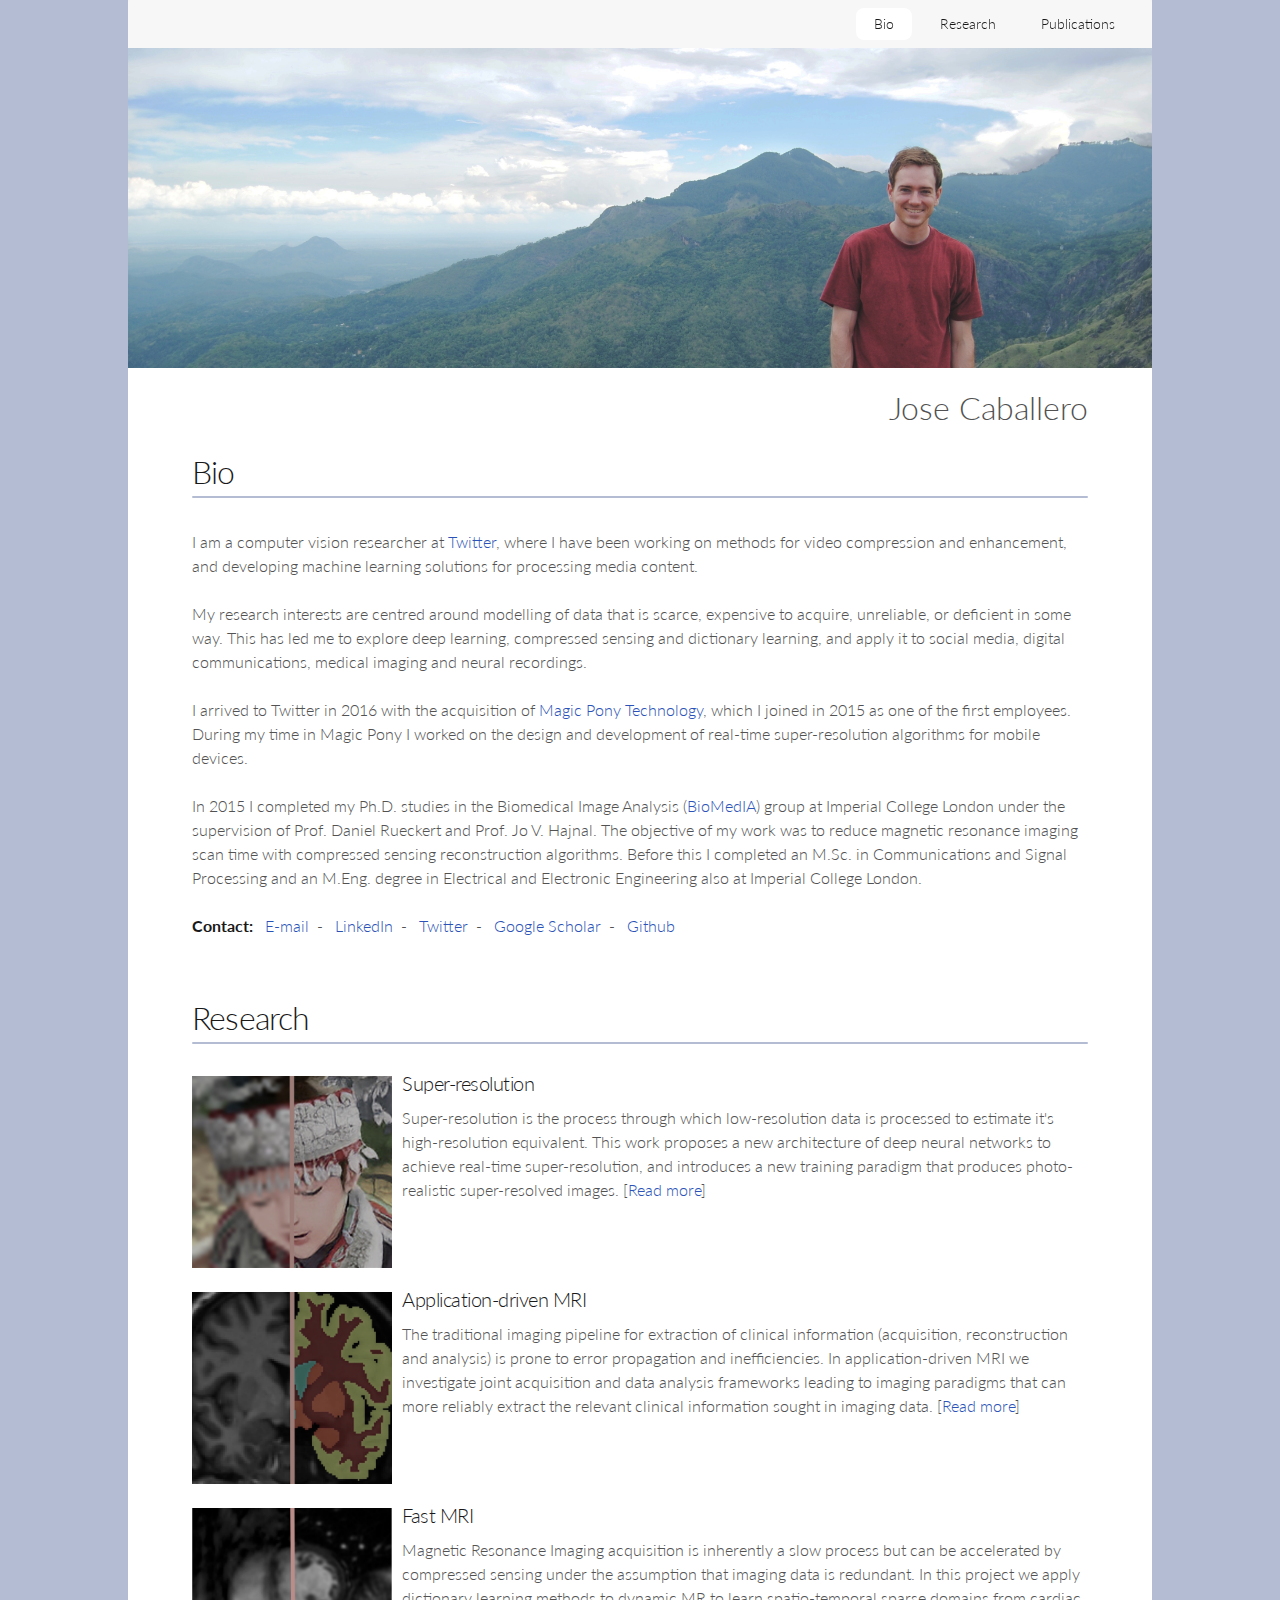
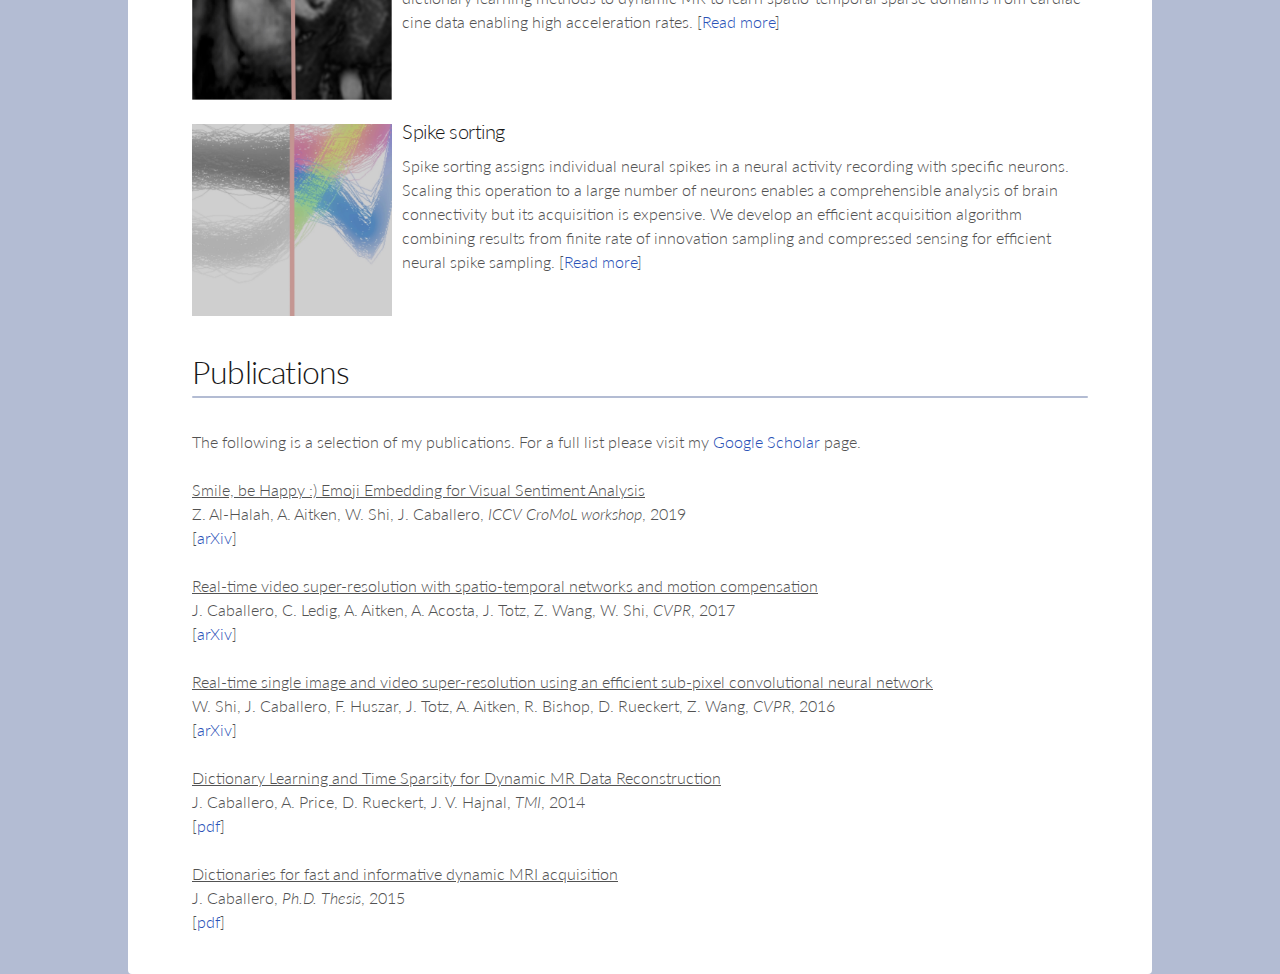
==== index.html @ 80d6a890 "adds github link" ====
<!DOCTYPE HTML>

<html>
	<head>
		<title>Jose Caballero</title>
		<meta charset="utf-8" />
		<meta name="viewport" content="width=device-width, initial-scale=1" />
		<!--[if lte IE 8]><script src="assets/js/ie/html5shiv.js"></script><![endif]-->
		<link rel="stylesheet" href="assets/css/academicons.css"/>
		<link rel="stylesheet" href="assets/css/main.css" />
		<!--[if lte IE 9]><link rel="stylesheet" href="assets/css/ie9.css" /><![endif]-->
		<!--[if lte IE 8]><link rel="stylesheet" href="assets/css/ie8.css" /><![endif]-->
		<!-- FAVICONS -->
		<link rel="apple-touch-icon" sizes="57x57" href="images/fav/apple-icon-57x57.png">
		<link rel="apple-touch-icon" sizes="60x60" href="images/fav/apple-icon-60x60.png">
		<link rel="apple-touch-icon" sizes="72x72" href="images/fav/apple-icon-72x72.png">
		<link rel="apple-touch-icon" sizes="76x76" href="images/fav/apple-icon-76x76.png">
		<link rel="apple-touch-icon" sizes="114x114" href="images/fav/apple-icon-114x114.png">
		<link rel="apple-touch-icon" sizes="120x120" href="images/fav/apple-icon-120x120.png">
		<link rel="apple-touch-icon" sizes="144x144" href="images/fav/apple-icon-144x144.png">
		<link rel="apple-touch-icon" sizes="152x152" href="images/fav/apple-icon-152x152.png">
		<link rel="apple-touch-icon" sizes="180x180" href="images/fav/apple-icon-180x180.png">
		<link rel="icon" type="image/png" sizes="192x192"  href="images/fav/android-icon-192x192.png">
		<link rel="icon" type="image/png" sizes="32x32" href="images/fav/favicon-32x32.png">
		<link rel="icon" type="image/png" sizes="96x96" href="images/fav/favicon-96x96.png">
		<link rel="icon" type="image/png" sizes="16x16" href="images/fav/favicon-16x16.png">
		<link rel="manifest" href="images/fav/manifest.json">
		<meta name="msapplication-TileColor" content="#ffffff">
		<meta name="msapplication-TileImage" content="images/fav/ms-icon-144x144.png">
		<meta name="theme-color" content="#ffffff">
	</head>
	<body>

		<!-- Wrapper -->
		<div id="wrapper">
		<a name="top"></a>

			<!-- Nav -->
			<nav id="nav">
				<ul>
					<li><a href="#bio" class="active">Bio</a></li>
					<li><a href="#research">Research</a></li>
					<li><a href="#publications">Publications</a></li>
				</ul>
			</nav>

			<!-- Main -->
			<div id="main">

				<!-- Bio Section -->
				<section id="bio" class="main">
					<span class="image main"><img src="images/profile.jpg" alt="" /></span>
					<div id="titlename" class=titlename><a href="index.html">Jose Caballero</a></div>

					<header class="major" >
						<h2>Bio</h2>
					</header>

					<p>I am a computer vision researcher at <a href="https://twitter.com/">Twitter</a>, where I have been working on methods for video compression and enhancement, and developing machine learning solutions for processing media content.</p>

					<p>My research interests are centred around modelling of data that is scarce, expensive to acquire, unreliable, or deficient in some way. This has led me to explore deep learning, compressed sensing and dictionary learning, and apply it to social media, digital communications, medical imaging and neural recordings.</p>

					<p>I arrived to Twitter in 2016 with the acquisition of <a href="https://techcrunch.com/2016/06/20/twitter-is-buying-magic-pony-technology-which-uses-neural-networks-to-improve-images/">Magic Pony Technology</a>, which I joined in 2015 as one of the first employees. During my time in Magic Pony I worked on the design and development of real-time super-resolution algorithms for mobile devices.</p>

					<p>In 2015 I completed my Ph.D. studies in the Biomedical Image Analysis (<a href="https://biomedia.doc.ic.ac.uk/">BioMedIA</a>) group at Imperial College London under the supervision of Prof. Daniel Rueckert and Prof. Jo V. Hajnal. The objective of my work was to reduce magnetic resonance imaging scan time with compressed sensing reconstruction algorithms. Before this I completed an M.Sc. in Communications and Signal Processing and an M.Eng. degree in Electrical and Electronic Engineering also at Imperial College London.</p>

					<p>
						<b>Contact:</b>&ensp;
						<a href="mailto:jose@caballerojose.com">E-mail</a>&ensp;-&ensp;
						<a href="https://uk.linkedin.com/in/josecabjim">LinkedIn</a>&ensp;-&ensp;
						<a href="https://twitter.com/josecabjim">Twitter</a>&ensp;-&ensp;
						<a href="https://scholar.google.co.uk/citations?user=Y81PB6IAAAAJ&hl=en&authuser=2">Google Scholar</a>&ensp;-&ensp;
						<a href="https://github.com/josecabjim">Github</a>
					<p>

				</section>

				<!-- Research Section -->
				<section id="research" class="main">
					<header class="major">
						<h2>Research</h2>
					</header>
					
			        <div class="span4">
			        	<div class="clearfix">
			          	<img class="img-left" src="images/sr-button.jpg"/>
			            <a href="sr.html"><h3>Super-resolution </h3></a>
			            <p>Super-resolution is the process through which low-resolution data is processed to estimate it's high-resolution equivalent. This work proposes a new architecture of deep neural networks to achieve real-time super-resolution, and introduces a new training paradigm that produces photo-realistic super-resolved images. [<a href="sr.html">Read more</a>]</p>
			        	</div>
					</div>
			    	<br/>
			        <div class="span4">
			        	<div class="clearfix">
				        <img class="img-left" src="images/appmri-button.jpg"/>
				        <a href="appmri.html"><h3>Application-driven MRI</h3></a>
				        <p>The traditional imaging pipeline for extraction of clinical information (acquisition, reconstruction and analysis) is prone to error propagation and inefficiencies. In application-driven MRI we investigate joint acquisition and data analysis frameworks leading to imaging paradigms that can more reliably extract the relevant clinical information sought in imaging data. [<a href="appmri.html">Read more</a>]</p>
				    	</div>
					</div>
			    	<br/>
		         	<div class="span4">
						<div class="clearfix">
			           	<img class="img-left" src="images/dlmri-button.jpg"/>
			           	<a href="dlmri.html"><h3>Fast MRI</h3></a>
			           	<p>Magnetic Resonance Imaging acquisition is inherently a slow process but can be accelerated by compressed sensing under the assumption that imaging data is redundant. In this project we apply dictionary learning methods to dynamic MR to learn spatio-temporal sparse domains from cardiac cine data enabling high acceleration rates. [<a href="dlmri.html">Read more</a>]</p>
			           </div>
		        	</div>
			    	<br/>
		        	<div class="span4">
						<div class="clearfix">
			          	<img class="img-left" src="images/ssorting-button.jpg"/>
			          	<a href="spikesorting.html"><h3>Spike sorting</h3></a>
			          	<p>Spike sorting assigns individual neural spikes in a neural activity recording with specific neurons. Scaling this operation to a large number of neurons enables a comprehensible analysis of brain connectivity but its acquisition is expensive. We develop an efficient acquisition algorithm combining results from finite rate of innovation sampling and compressed sensing for efficient neural spike sampling. [<a href="spikesorting.html">Read more</a>]</p>
			          	</div>
					</div>

				</section>

				<!-- Publications -->
				<section id="publications" class="main">
					<header class="major">
						<h2>Publications</h2>
					</header>
					<p>The following is a selection of my publications. For a full list please visit my <a href="https://scholar.google.co.uk/citations?user=Y81PB6IAAAAJ&hl=en&authuser=2">Google Scholar</a> page.</p>

					<p><u>Smile, be Happy :) Emoji Embedding for Visual Sentiment Analysis</u>
					</br>
					Z. Al-Halah, A. Aitken, W. Shi, J. Caballero, <i>ICCV CroMoL workshop</i>, 2019
					</br>	
					[<a href="https://arxiv.org/abs/1907.06160">arXiv</a>]</p>

					<p><u>Real-time video super-resolution with spatio-temporal networks and motion compensation</u>
					</br>
					J. Caballero, C. Ledig, A. Aitken, A. Acosta, J. Totz, Z. Wang, W. Shi, <i>CVPR</i>, 2017
					</br>
					[<a href="https://arxiv.org/abs/1611.05250">arXiv</a>]</p>

					<p><u>Real-time single image and video super-resolution using an efficient sub-pixel convolutional neural network</u>
					</br>
					W. Shi, J. Caballero, F. Huszar, J. Totz, A. Aitken, R. Bishop, D. Rueckert, Z. Wang, <i>CVPR</i>, 2016
					</br>
					[<a href="https://arxiv.org/abs/1609.05158">arXiv</a>]</p>

					<p><u>Dictionary Learning and Time Sparsity for Dynamic
					MR Data Reconstruction</u>
					</br>
					J. Caballero, A. Price, D. Rueckert, J. V. Hajnal, <i>TMI</i>, 2014
					</br>
					[<a href="publications/caballero2014a.pdf">pdf</a>]</p>

					<p><u>Dictionaries for fast and informative dynamic MRI acquisition</u>
					</br>
					J. Caballero, <i>Ph.D. Thesis</i>, 2015
					</br>
					[<a href="publications/caballero2015.pdf">pdf</a>]</p>
				</section>
			</div>
		</div>

		<!-- Scripts -->
		<script src="assets/js/jquery.min.js"></script>
		<script src="assets/js/jquery.scrollex.min.js"></script>
		<script src="assets/js/jquery.scrolly.min.js"></script>
		<script src="assets/js/skel.min.js"></script>
		<script src="assets/js/util.js"></script>
		<script src="assets/js/main.js"></script>

	</body>
</html>
---- assets/css/main.css ----
@import "https://fonts.googleapis.com/css?family=Source+Sans+Pro:300,400";
@import url('https://fonts.googleapis.com/css?family=Lato&display=swap');

/* Reset */

	html, body, div, span, applet, object, iframe, h1, h2, h3, h4, h5, h6, p, blockquote, pre, a, abbr, acronym, address, big, cite, code, del, dfn, em, img, ins, kbd, q, s, samp, small, strike, strong, sub, sup, tt, var, b, u, i, center, dl, dt, dd, ol, ul, li, fieldset, form, label, legend, table, caption, tbody, tfoot, thead, tr, th, td, article, aside, canvas, details, embed, figure, figcaption, footer, header, hgroup, menu, nav, output, ruby, section, summary, time, mark, audio, video {
		margin: 0;
		padding: 0;
		border: 0;
		font-size: 100%;
		font: inherit;
		vertical-align: baseline;
	}

	article, aside, details, figcaption, figure, footer, header, hgroup, menu, nav, section {
		display: block;
	}

	body {
		line-height: 1;
	}

	ol, ul {
		list-style: none;
	}

	blockquote, q {
		quotes: none;
	}

	blockquote:before, blockquote:after, q:before, q:after {
		content: '';
		content: none;
	}

	table {
		border-collapse: collapse;
		border-spacing: 0;
	}

	body {
		-webkit-text-size-adjust: none;
	}

/* Basic */

	@-ms-viewport {
		width: device-width;
	}

	body {
		-ms-overflow-style: scrollbar;
	}

	@media screen and (max-width: 480px) {

		html, body {
			min-width: 320px;
		}

	}

	body.is-loading *, body.is-loading *:before, body.is-loading *:after {
		-moz-animation: none !important;
		-webkit-animation: none !important;
		-ms-animation: none !important;
		animation: none !important;
		-moz-transition: none !important;
		-webkit-transition: none !important;
		-ms-transition: none !important;
		transition: none !important;
	}

/* Type */

	body {
		background-color: #b3bcd3;
		font-family: "Lato", Helvetica, sans-serif;
		color: #525252;
		font-size: 17pt;
		font-weight: 300;
		line-height: 1.5;
	}


		@media screen and (max-width: 1680px) {

			body, input, select, textarea {
				font-size: 14pt;
			}

		}

		@media screen and (max-width: 1280px) {

			body, input, select, textarea {
				font-size: 12pt;
			}

		}

		@media screen and (max-width: 360px) {

			body, input, select, textarea {
				font-size: 11pt;
			}

		}

	a {
		-moz-transition: color 0.2s ease, border-bottom 0.2s ease;
		-webkit-transition: color 0.2s ease, border-bottom 0.2s ease;
		-ms-transition: color 0.2s ease, border-bottom 0.2s ease;
		transition: color 0.2s ease, border-bottom 0.2s ease;
		text-decoration: none;
		color: inherit;
	}

		a:hover {
			border-bottom-color: transparent;
		}

	strong, b {
		font-weight: 700;
	}

	em, i {
		font-style: italic;
	}

	p {
		margin: 0 0 1.5em 0;
	}

		p.content {
			-moz-columns: 20em 2;
			-webkit-columns: 20em 2;
			-ms-columns: 20em 2;
			columns: 20em 2;
			-moz-column-gap: 2em;
			-webkit-column-gap: 2em;
			-ms-column-gap: 2em;
			column-gap: 2em;
			text-align: justify;
		}

	h1, h2, h3, h4, h5, h6 {
		font-weight: 300;
		line-height: 1.5;
		margin: 0 0 0.7em 0;
		letter-spacing: -0.025em;
	}

		h1 a, h2 a, h3 a, h4 a, h5 a, h6 a {
			color: inherit;
			text-decoration: none;
		}

	h1 {
		font-size: 2.5em;
		line-height: 1.2;
	}

	h2 {
		font-size: 1.5em;
	}

	h3 {
		font-size: 1.25em;		
		margin: -8px 0 0.4em 0;
	}

	h4 {
		font-size: 1.1em;
	}

	h5 {
		font-size: 0.9em;
	}

	h6 {
		font-size: 0.7em;
	}

	@media screen and (max-width: 736px) {

		h1 {
			font-size: 2em;
		}

	}

	.align-left {
		text-align: left;
	}

	.align-center {
		text-align: center;
	}

	.align-right {
		text-align: right;
	}


/* Box */

	.box {
		border-radius: 8px;
		border: solid;
		margin-bottom: 2em;
		padding: 1.5em;
	}

		.box > :last-child,
		.box > :last-child > :last-child,
		.box > :last-child > :last-child > :last-child {
			margin-bottom: 0;
		}

		.box.alt {
			border: 0;
			border-radius: 0;
			padding: 0;
		}

	.box {
		border-color: rgba(255, 255, 255, 0.35);
	}

/* Image */

	.image {
		border-radius: 8px;
		border: 0;
		display: inline-block;
		position: relative;
	}

		.image img {
			display: block;
		}

		.image.main {
			display: block;
			margin: 0 0 3em 0;
			width: 100%;
		}

			.image.main img {
				width: 100%;
			}

/* List */

	ul {
		list-style: disc;
		margin: 0 0 2em 0;
		padding-left: 1em;
	}

		ul li {
			padding-left: 0.5em;
		}

		ul.alt {
			list-style: none;
			padding-left: 0;
		}

			ul.alt li {
				border-top: solid 1px;
				padding: 0.5em 0;
			}

				ul.alt li:first-child {
					border-top: 0;
					padding-top: 0;
				}

		ul.icons {
			cursor: default;
			list-style: none;
			padding-left: 0;
		}

			ul.icons li {
				display: inline-block;
				padding: 0.5em 0.3em -2em 0;
				margin: 0.5em 0em -3em 0em;
			}

				ul.icons li:last-child {
					padding-right: 0 !important;
				}

		ul.actions {
			cursor: default;
			list-style: none;
			padding-left: 0;
		}

			ul.actions li {
				display: inline-block;
				padding: 0 1em 0 0;
				vertical-align: middle;
			}

				ul.actions li:last-child {
					padding-right: 0;
				}

			ul.actions.small li {
				padding: 0 0.5em 0 0;
			}

			ul.actions.vertical li {
				display: block;
				padding: 1em 0 0 0;
			}

				ul.actions.vertical li:first-child {
					padding-top: 0;
				}

				ul.actions.vertical li > * {
					margin-bottom: 0;
				}

			ul.actions.vertical.small li {
				padding: 0.5em 0 0 0;
			}

				ul.actions.vertical.small li:first-child {
					padding-top: 0;
				}

			ul.actions.fit {
				display: table;
				margin-left: -1em;
				padding: 0;
				table-layout: fixed;
				width: calc(100% + 1em);
			}

				ul.actions.fit li {
					display: table-cell;
					padding: 0 0 0 1em;
				}

					ul.actions.fit li > * {
						margin-bottom: 0;
					}

				ul.actions.fit.small {
					margin-left: -0.5em;
					width: calc(100% + 0.5em);
				}

					ul.actions.fit.small li {
						padding: 0 0 0 0.5em;
					}

			@media screen and (max-width: 480px) {

				ul.actions {
					margin: 0 0 2em 0;
				}

					ul.actions li {
						padding: 1em 0 0 0;
						display: block;
						text-align: center;
						width: 100%;
					}

						ul.actions li:first-child {
							padding-top: 0;
						}

						ul.actions li > * {
							width: 100%;
							margin: 0 !important;
						}

					ul.actions.small li {
						padding: 0.5em 0 0 0;
					}

						ul.actions.small li:first-child {
							padding-top: 0;
						}

			}

	dl {
		margin: 0 0 2em 0;
	}

		dl dt {
			display: block;
			font-weight: 400;
			margin: 0 0 1em 0;
		}

		dl dd {
			margin-left: 2em;
		}

		dl.alt dt {
			display: block;
			width: 3em;
			margin: 0;
			clear: left;
			float: left;
		}

		dl.alt dd {
			margin: 0 0 0.85em 5.5em;
		}

		dl.alt:after {
			content: '';
			display: block;
			clear: both;
		}

	ul.alt li {
		border-top-color: rgba(255, 255, 255, 0.35);
	}

	dl dt {
		color: #ffffff;
	}

/* Section/Article */

	section.special, article.special {
		text-align: center;
	}

	header.major {
		margin-bottom: 0em;
	}

		header.major h2 {
			font-size: 2em;
		}

			header.major h2:after {
				display: block;
				content: '';
				width: 100%;
				height: 2px;
				margin: 0em 0 1em 0;
				border-radius: 2px;
			}

		header.major p {
			font-size: 1.10em;
			letter-spacing: -0.025em;
		}

		header.major.special {
			text-align: right;
		}

			header.major.special h2:after {
				margin-top: 0em;
				margin-bottom: 0em;
				margin-left: auto;
				margin-right: auto;
			}

	@media screen and (max-width: 736px) {

		header.major {
			margin-bottom: 0;
		}

			header.major h2 {
				font-size: 1.5em;
			}

			header.major p {
				font-size: 1em;
				letter-spacing: 0;
			}

				header.major p br {
					display: none;
				}

	}

	header.major h2:after {
		background-color: rgba(255, 255, 255, 0.35);
	}

/* Features */

	.features {
		display: -moz-flex;
		display: -webkit-flex;
		display: -ms-flex;
		display: flex;
		-moz-flex-wrap: wrap;
		-webkit-flex-wrap: wrap;
		-ms-flex-wrap: wrap;
		flex-wrap: wrap;
		-moz-justify-content: center;
		-webkit-justify-content: center;
		-ms-justify-content: center;
		justify-content: center;
		width: calc(100% + 2em);
		margin: 0 0 3em -2em;
		padding: 0;
		list-style: none;
	}

		.features li {
			width: calc(33.33333% - 2em);
			margin-left: 2em;
			margin-top: 3em;
			padding: 0;
		}

			.features li:nth-child(1), .features li:nth-child(2), .features li:nth-child(3) {
				margin-top: 0;
			}

			.features li > :last-child {
				margin-bottom: 0;
			}

		@media screen and (max-width: 980px) {

			.features li {
				width: calc(50% - 2em);
			}

				.features li:nth-child(3) {
					margin-top: 3em;
				}

		}

		@media screen and (max-width: 736px) {

			.features {
				width: 100%;
				margin: 0 0 2em 0;
			}

				.features li {
					width: 100%;
					margin-left: 0;
					margin-top: 2em;
				}

					.features li:nth-child(2), .features li:nth-child(3) {
						margin-top: 2em;
					}

		}

/* Header */

	#header {
		padding: 5em 5em 1em 5em ;
		text-align: center;
	}

		#header h1 {
			font-size: 3.5em;
			margin: -0.6em 0em 0em 0em;
			padding: 0em 0em 0.1em 0em;
		}

		#header p {
			font-size: 1.25em;
			letter-spacing: -0.025em;
			margin: 0em 0em 1em 0em;
			padding: 0em 0em 0.5em 0em;
		}

		#header.alt {
			padding: 7em 5em 4em 5em ;
		}

			#header.alt h1 {
				font-size: 4.5em;
				padding: 0em 0em 0em 0em;
			}

			#header.alt p {
				margin: 0em 0em 0em 0em;
				padding: 0em 0em 0em 0em;
			}

			#header.alt > * {
				-moz-transition: opacity 1s ease;
				-webkit-transition: opacity 1s ease;
				-ms-transition: opacity 1s ease;
				transition: opacity 1s ease;
				-moz-transition-delay: 0.1s;
				-webkit-transition-delay: 0.1s;
				-ms-transition-delay: 0.1s;
				transition-delay: 0.1s;
				opacity: 1;
			}

			#header.alt .logo {
				-moz-transition: opacity 1.25s ease, -moz-transform 0.5s ease;
				-webkit-transition: opacity 1.25s ease, -webkit-transform 0.5s ease;
				-ms-transition: opacity 1.25s ease, -ms-transform 0.5s ease;
				transition: opacity 1.25s ease, transform 0.5s ease;
				-moz-transition-delay: 0s;
				-webkit-transition-delay: 0s;
				-ms-transition-delay: 0s;
				transition-delay: 0s;
				display: block;
				margin: 0 0 1.5em 0;
			}

				#header.alt .logo img {
					display: block;
					margin: 0 auto;
					max-width: 75%;
				}

		@media screen and (max-width: 1280px) {

			#header {
				padding: 4em 4em 0.1em 4em ;
			}

				#header.alt {
					padding: 6em 4em 3em 4em ;
				}

		}

		@media screen and (max-width: 980px) {

			#header {
				padding: 4em 3em 0.1em 3em ;
			}

				#header.alt {
					padding: 5em 3em 2em 3em ;
				}

		}

		@media screen and (max-width: 736px) {

			#header {
				padding: 3em 2em 0.1em 2em ;
			}

				#header p {
					font-size: 1em;
					letter-spacing: 0;
				}

					#header p br {
						display: none;
					}

				#header.alt {
					padding: 4em 2em 1em 2em ;
				}

					#header.alt h1 {
						font-size: 2.5em;
					}

		}

		@media screen and (max-width: 480px) {

			#header {
				padding: 3em 1.5em 0.1em 1.5em ;
			}

				#header.alt {
					padding: 4em 1.5em 1em 1.5em ;
				}

		}

		@media screen and (max-width: 360px) {

			#header {
				padding: 2.5em 1em 0.1em 1em ;
			}

				#header.alt {
					padding: 3.5em 1em 0.5em 1em ;
				}

		}

		body.is-loading #header.alt > * {
			opacity: 0;
		}

		body.is-loading #header.alt .logo {
			-moz-transform: scale(0.8) rotate(-30deg);
			-webkit-transform: scale(0.8) rotate(-30deg);
			-ms-transform: scale(0.8) rotate(-30deg);
			transform: scale(0.8) rotate(-30deg);
		}

/* Nav */

	#nav {
		-moz-transition: background-color 0.2s ease, border-top-left-radius 0.2s ease, border-top-right-radius 0.2s ease, padding 0.2s ease;
		-webkit-transition: background-color 0.2s ease, border-top-left-radius 0.2s ease, border-top-right-radius 0.2s ease, padding 0.2s ease;
		-ms-transition: background-color 0.2s ease, border-top-left-radius 0.2s ease, border-top-right-radius 0.2s ease, padding 0.2s ease;
		transition: background-color 0.2s ease, border-top-left-radius 0.2s ease, border-top-right-radius 0.2s ease, padding 0.2s ease;
		background-color: #ffffff;
		color: #191919;
		position: absolute;
		width: 62em;
		max-width: calc(100% - 4em);
		background-color: #f7f7f7;
		border-top-left-radius: 0.25em;
		border-top-right-radius: 0.25em;
		cursor: default;
		text-align: right;
	}

		#nav a:hover {
			color: #191919;
		}

		#nav strong, #nav b {
			color: #191919;
		}

		#nav h1, #nav h2, #nav h3, #nav h4, #nav h5, #nav h6 {
			color: #191919;
		}

		#nav blockquote {
			border-left-color: #dddddd;
		}

		#nav code {
			background: rgba(222, 222, 222, 0.25);
			border-color: #dddddd;
		}

		#nav hr {
			border-bottom-color: #dddddd;
		}

		#nav + #main {
			padding-top: 2em;
		}

		#nav ul {
			margin: 0;
			padding: 0;
			list-style: none;
		}
			#nav ul img {
				margin: -0.05em -3em -0.5em 3em;
				-moz-transition: opacity 0.2s ease;
				-webkit-transition: opacity 0.2s ease;
				-ms-transition: opacity 0.2s ease;
				transition: opacity 0.2s ease;
				opacity: 0.3;
			}

			#nav ul li {
				-moz-transition: margin 0.2s ease;
				-webkit-transition: margin 0.2s ease;
				-ms-transition: margin 0.2s ease;
				transition: margin 0.2s ease;
				display: inline-block;
				margin: 0 0.35em;
				padding: 0;
				vertical-align: middle;
			}

				#nav ul li a {
					-moz-transition: font-size 0.2s ease;
					-webkit-transition: font-size 0.2s ease;
					-ms-transition: font-size 0.2s ease;
					transition: font-size 0.2s ease;
					display: inline-block;
					height: 2.25em;
					line-height: 2.25em;
					padding: 0 1.25em;
					border: 0;
					border-radius: 8px;
					box-shadow: inset 0 0 0 1px transparent;
				}

					#nav ul li a:hover {
						background-color: rgba(222, 222, 222, 0.25);
					}

					#nav ul li a.active {
						background-color: #ffffff;
						box-shadow: none;
					}

		#nav.alt {
			position: fixed;
			top: 0;
			padding: 0.5em 1em;
			background-color: rgba(247, 247, 247, 0.95);
			border-top-left-radius: 0;
			border-top-right-radius: 0;
			z-index: 10000;
		}

			#nav.alt ul li {
				margin: 0 0.175em;
			}

				#nav.alt ul li a {
					font-size: 0.9em;
				}

/* Main */

	#main {
		background-color: #ffffff;
		border-radius: 0.25em;
	}

		#main a {
			color: #2a52b7;
		}

		#main a:hover {
			color: #aaaaaa;
		}

		#main strong, #main b {
			color: #191919;
		}

		#main h1, #main h2, #main h3, #main h4, #main h5, #main h6 {
			color: #191919;
		}

		#main header.major h2:after {	
			background-color: #b3bcd3;
		}	

		#main > .main {	
			padding: 1em 5em 1em 5em ;	
		}	
			#main > .main:first-child {	
				border-top: 0;	
			}	
			#main > .main > .image.main:first-child {	
				margin: 0 0 1em -5em;	
				width: calc(100% + 10em);	
				border-bottom-right-radius: 0;	
				border-bottom-left-radius: 0;	
			}	
				#main > .main > .image.main:first-child img {	
					border-bottom-right-radius: 0;	
					border-bottom-left-radius: 0;	
				}

		@media screen and (max-width: 1280px) {

			#main > .main {
				padding: 1em 4em 1em 4em ;
			}

				#main > .main > .image.main:first-child {
					margin: 0em 0 1em -4em;
					width: calc(100% + 8em);
				}

		}

		@media screen and (max-width: 980px) {

			#main > .main {
				padding: 1em 3em 1em 3em ;
			}

				#main > .main > .image.main:first-child {
					margin: 0em 0 1em -3em;
					width: calc(100% + 6em);
				}

		}

		@media screen and (max-width: 736px) {

			#main > .main {
				padding: 1em 2em 1em 2em ;
			}

				#main > .main > .image.main:first-child {
					margin: 0em 0 1em -2em;
					width: calc(100% + 4em);
				}

		}

		@media screen and (max-width: 480px) {

			#main > .main {
				padding: 1em 1.5em 1em 1.5em ;
			}

				#main > .main > .image.main:first-child {
					margin: 0 0 1em -1.5em;
					width: calc(100% + 3em);
				}

		}

		@media screen and (max-width: 360px) {

			#main {
				border-radius: 0;
			}

				#main > .main {
					padding: 1em 1em 1em 1em ;
				}

					#main > .main > .image.main:first-child {
						margin: 0 0 1em -1em;
						width: calc(100% + 2em);
						border-radius: 0;
					}

						#main > .main > .image.main:first-child img {
							border-radius: 0;
						}

		}

/* Wrapper */

	#wrapper {
		width: 64em;
		max-width: calc(100% - 2em);
		margin: 0 auto;
	}

/* MODIFIED */

	.span4 img {
	    margin-right: 10px;
		width: 200px;
	}

		@media screen and (max-width: 480px) {

			.span4 img {
		    	margin-right: 30%;
			    padding: 0 0 0.7em 0;
			}

		}

	.span4 .img-left {
	    float: left;
	}

		@media screen and (max-width: 480px) {
			
		}

	.clearfix {
	  overflow: auto;
	}

	.titlename {
		text-align: right;
		font-size: 40px;
		padding: 0 0 0.5em 0;
	}

	#titlename a {
		color: #525252;
	}
	#titlename a:hover {
		color: #525252;
	}
	#titlename a:active {
		color: #525252;
	}
	#titlename a:visited {
		color: #525252;
	}

		@media screen and (max-width: 1680px) {

			.titlename {
				font-size: 2em;
			}

		}

		@media screen and (max-width: 1280px) {

			.titlename {
				font-size: 2em;
			}

		}

		@media screen and (max-width: 736px) {

			.titlename {
				font-size: 1.5em;
			}

		}
---- assets/css/ie9.css ----
/*
	Stellar by HTML5 UP
	html5up.net | @ajlkn
	Free for personal and commercial use under the CCA 3.0 license (html5up.net/license)
*/

/* Spotlight */

	.spotlight:after {
		content: '';
		display: block;
		clear: both;
	}

	.spotlight .content {
		float: left;
		width: 60%;
	}

	.spotlight .image {
		float: left;
	}

/* Features */

	.features:after {
		content: '';
		display: block;
		clear: both;
	}

	.features li {
		float: left;
	}

/* Statistics */

	.statistics {
		display: inline-block;
		width: auto;
	}

		.statistics:after {
			content: '';
			display: block;
			clear: both;
		}

		.statistics li {
			float: left;
			padding: 1.5em 2.5em;
		}

/* Footer */

	#footer > * {
		float: left;
	}

	#footer .copyright {
		clear: both;
	}
---- assets/css/ie8.css ----
/*
	Stellar by HTML5 UP
	html5up.net | @ajlkn
	Free for personal and commercial use under the CCA 3.0 license (html5up.net/license)
*/

/* Type */

	body {
		color: #ffffff;
	}

/* Button */

	.button {
		position: relative;
		border: solid 1px !important;
	}

		.button.special {
			border: none !important;
		}

/* Icon */

	.icon.major {
		-ms-behavior: url("assets/js/ie/PIE.htc");
	}

		.icon.major:before {
			font-size: 4em;
			border: 0;
		}

/* Spotlight */

	.spotlight .image {
		position: relative;
		-ms-behavior: url("assets/js/ie/PIE.htc");
	}

		.spotlight .image img {
			position: relative;
			-ms-behavior: url("assets/js/ie/PIE.htc");
		}

/* Features */

	.features li {
		width: 29%;
	}

/* Footer */

	#footer > * {
		width: 50%;
		margin-left: 0;
	}

/* Main */

	#main > .main > .image.main:first-child {
		margin-top: 0;
		margin-left: 0;
		width: 100%;
	}
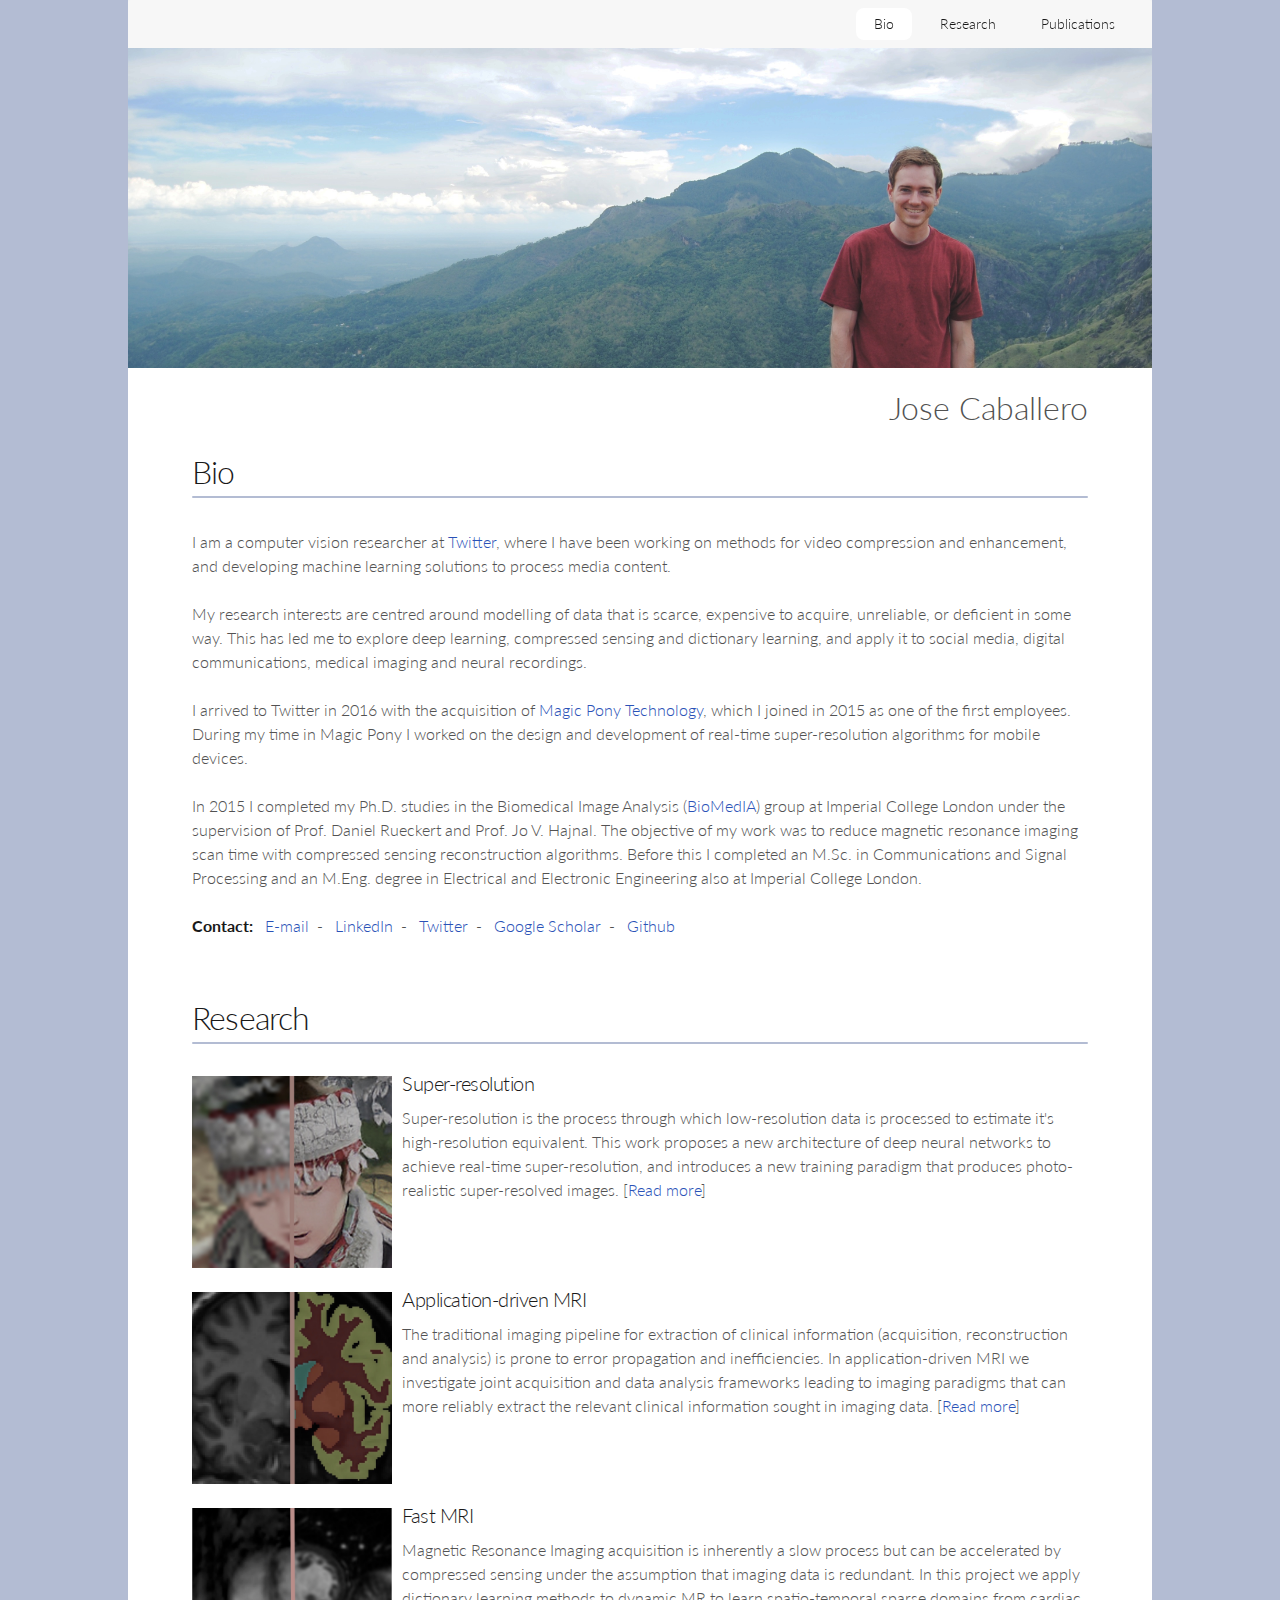
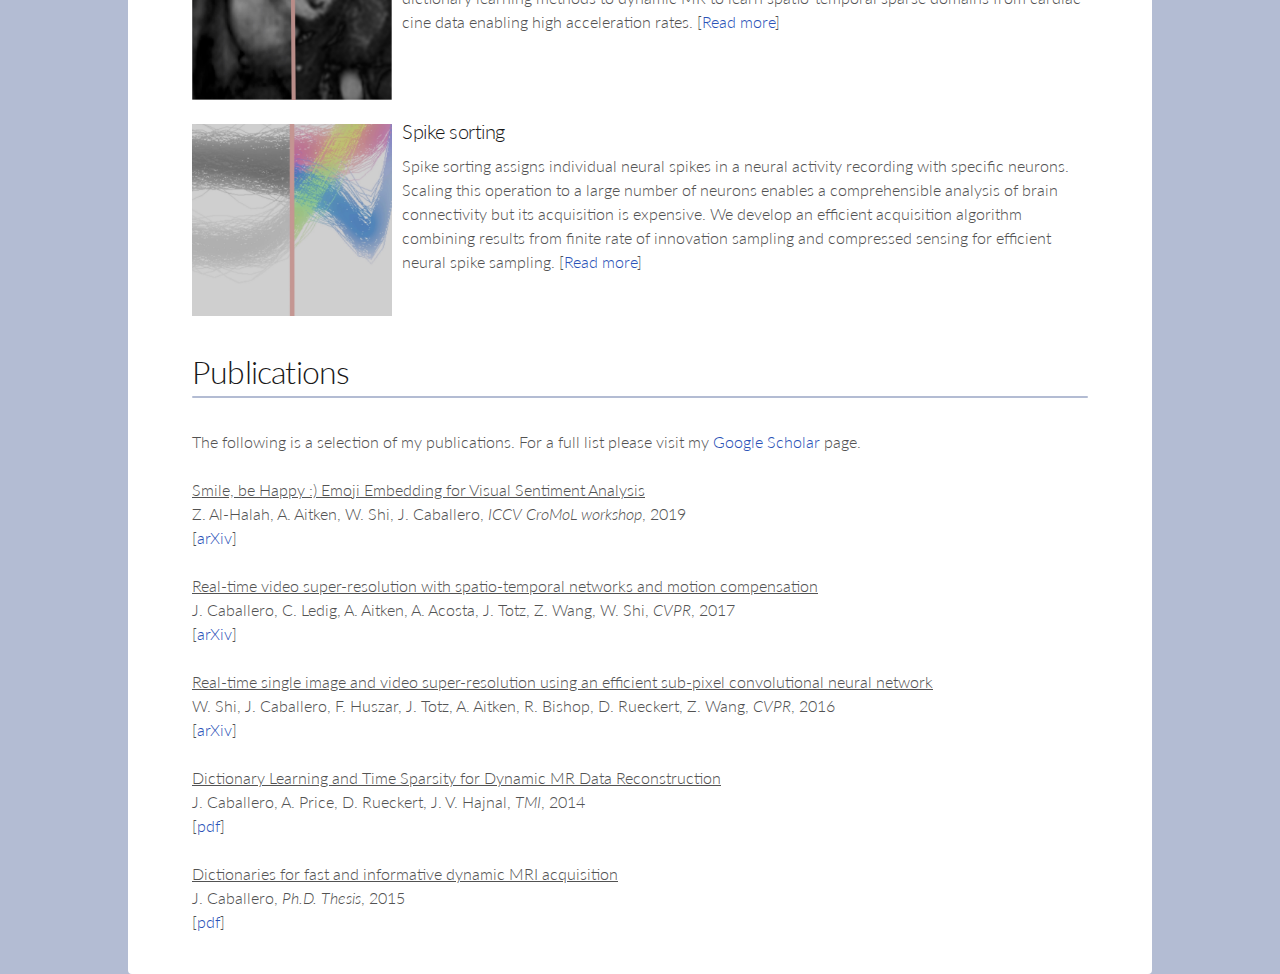
==== commit d922305a: "Update index.html" ====
--- a/index.html
+++ b/index.html
@@ -56,7 +56,7 @@
 						<h2>Bio</h2>
 					</header>
 
-					<p>I am a computer vision researcher at <a href="https://twitter.com/">Twitter</a>, where I have been working on methods for video compression and enhancement, and developing machine learning solutions for processing media content.</p>
+					<p>I am a computer vision researcher at <a href="https://twitter.com/">Twitter</a>, where I have been working on methods for video compression and enhancement, and developing machine learning solutions to process media content.</p>
 
 					<p>My research interests are centred around modelling of data that is scarce, expensive to acquire, unreliable, or deficient in some way. This has led me to explore deep learning, compressed sensing and dictionary learning, and apply it to social media, digital communications, medical imaging and neural recordings.</p>
 
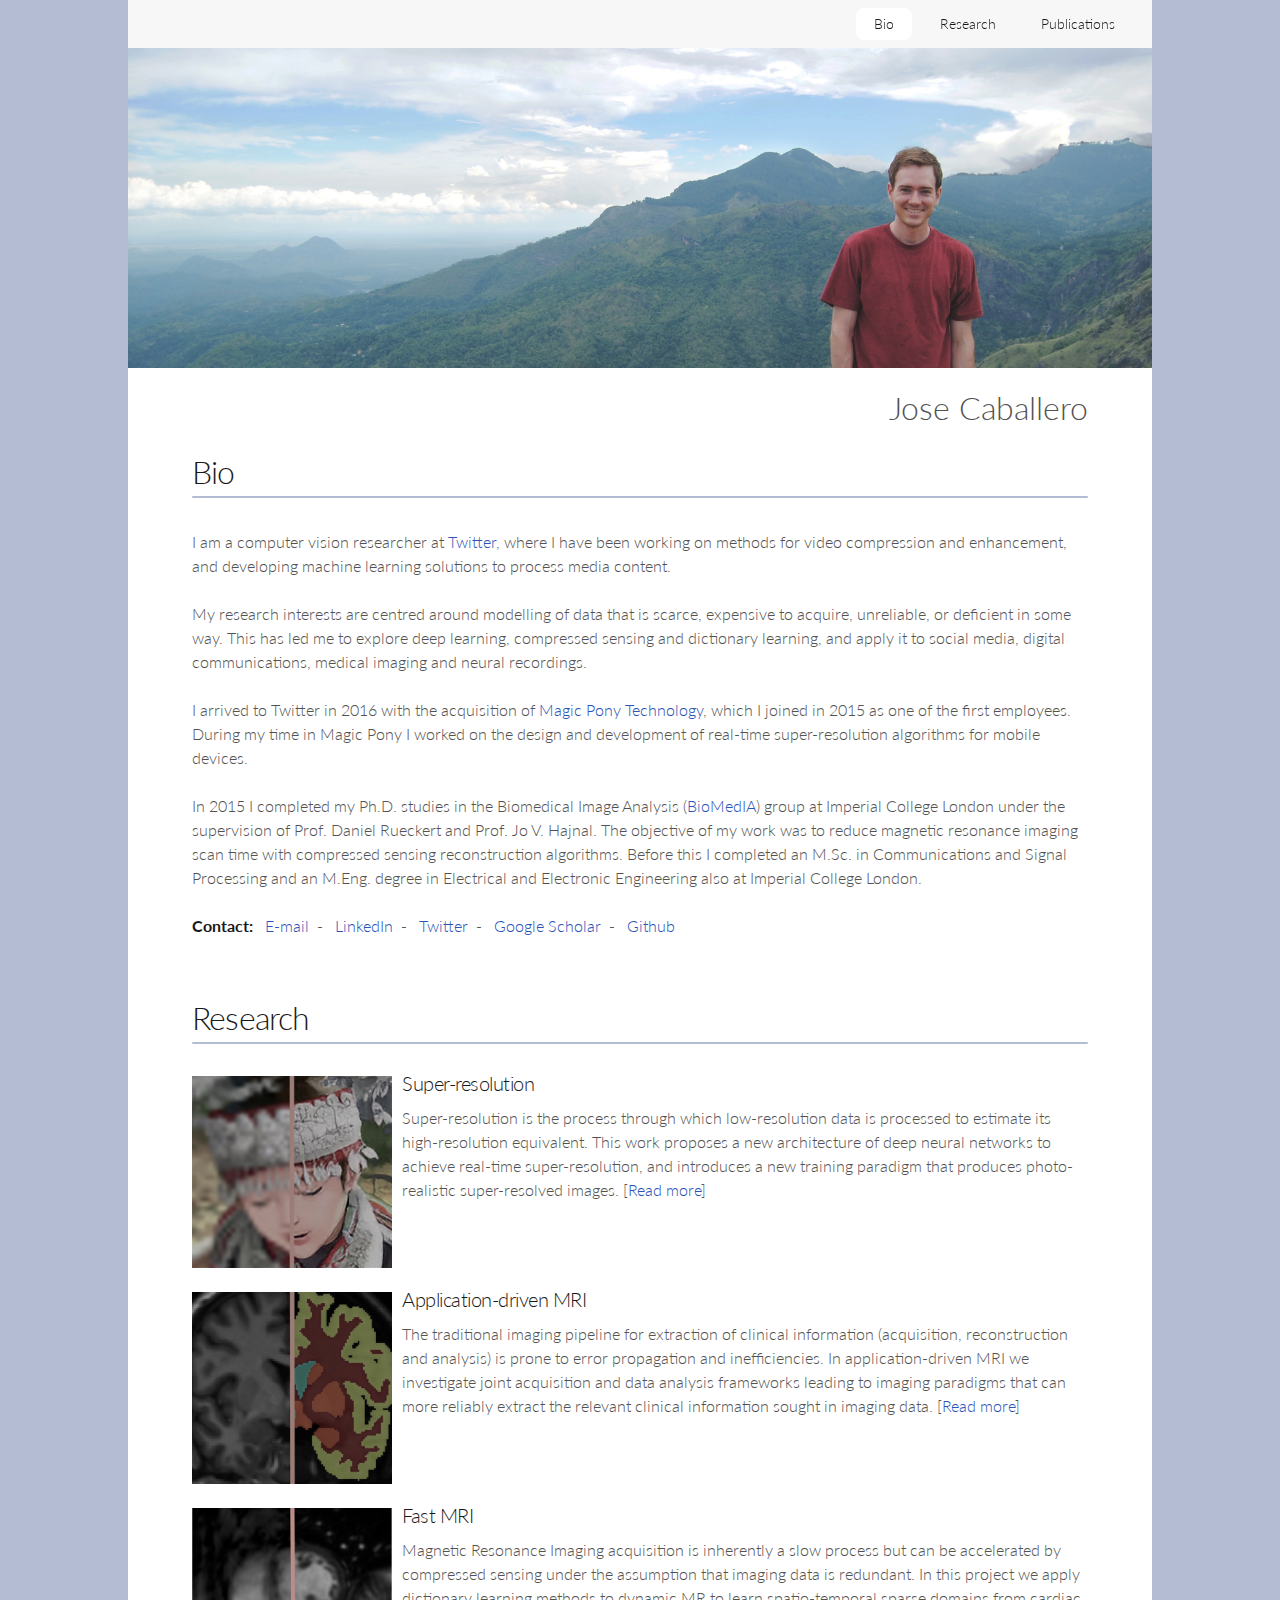
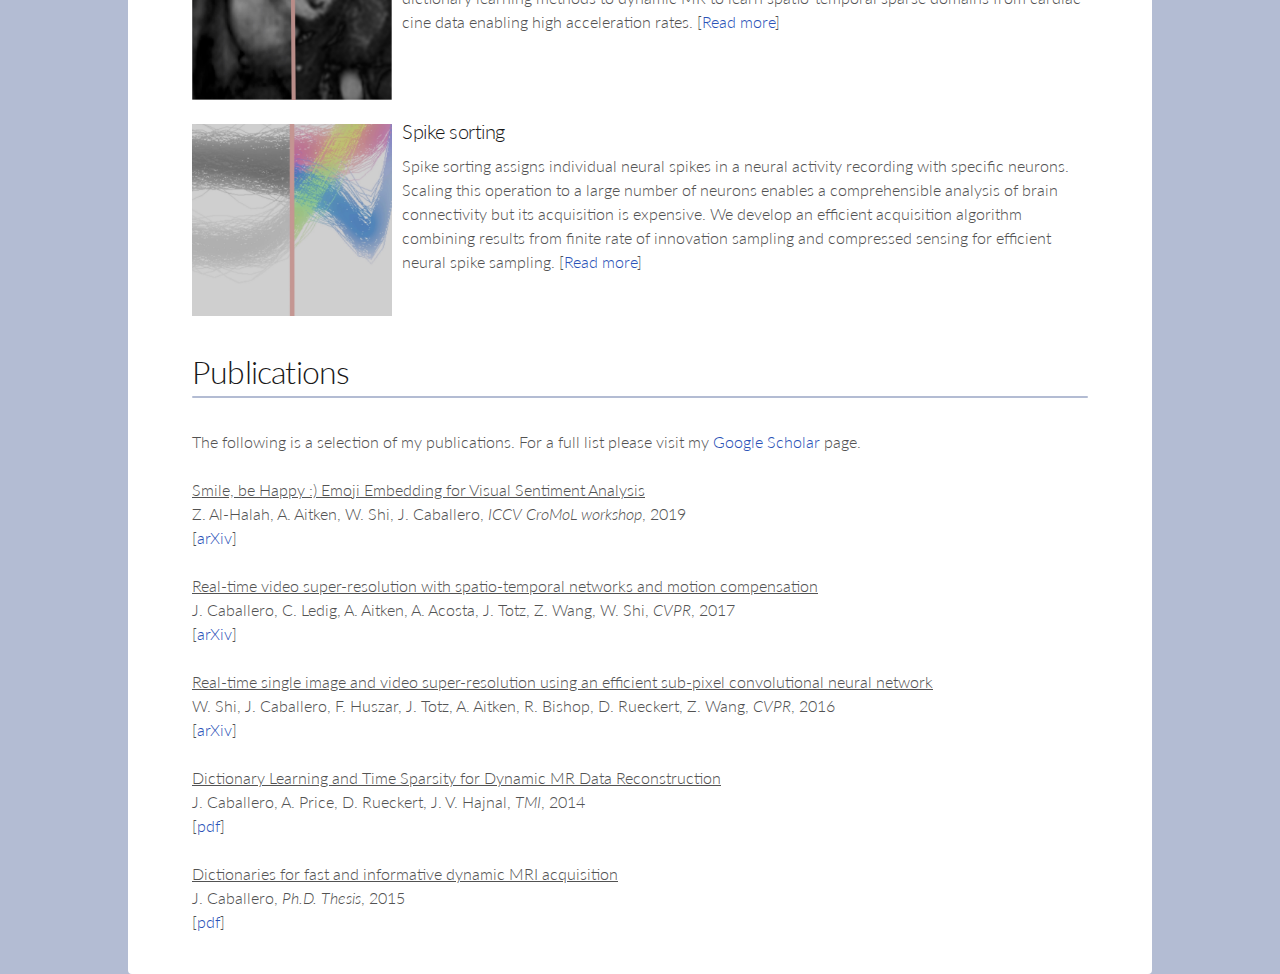
==== commit de2e2ac7: "Update index.html" ====
--- a/index.html
+++ b/index.html
@@ -85,7 +85,7 @@
 			        	<div class="clearfix">
 			          	<img class="img-left" src="images/sr-button.jpg"/>
 			            <a href="sr.html"><h3>Super-resolution </h3></a>
-			            <p>Super-resolution is the process through which low-resolution data is processed to estimate it's high-resolution equivalent. This work proposes a new architecture of deep neural networks to achieve real-time super-resolution, and introduces a new training paradigm that produces photo-realistic super-resolved images. [<a href="sr.html">Read more</a>]</p>
+			            <p>Super-resolution is the process through which low-resolution data is processed to estimate its high-resolution equivalent. This work proposes a new architecture of deep neural networks to achieve real-time super-resolution, and introduces a new training paradigm that produces photo-realistic super-resolved images. [<a href="sr.html">Read more</a>]</p>
 			        	</div>
 					</div>
 			    	<br/>
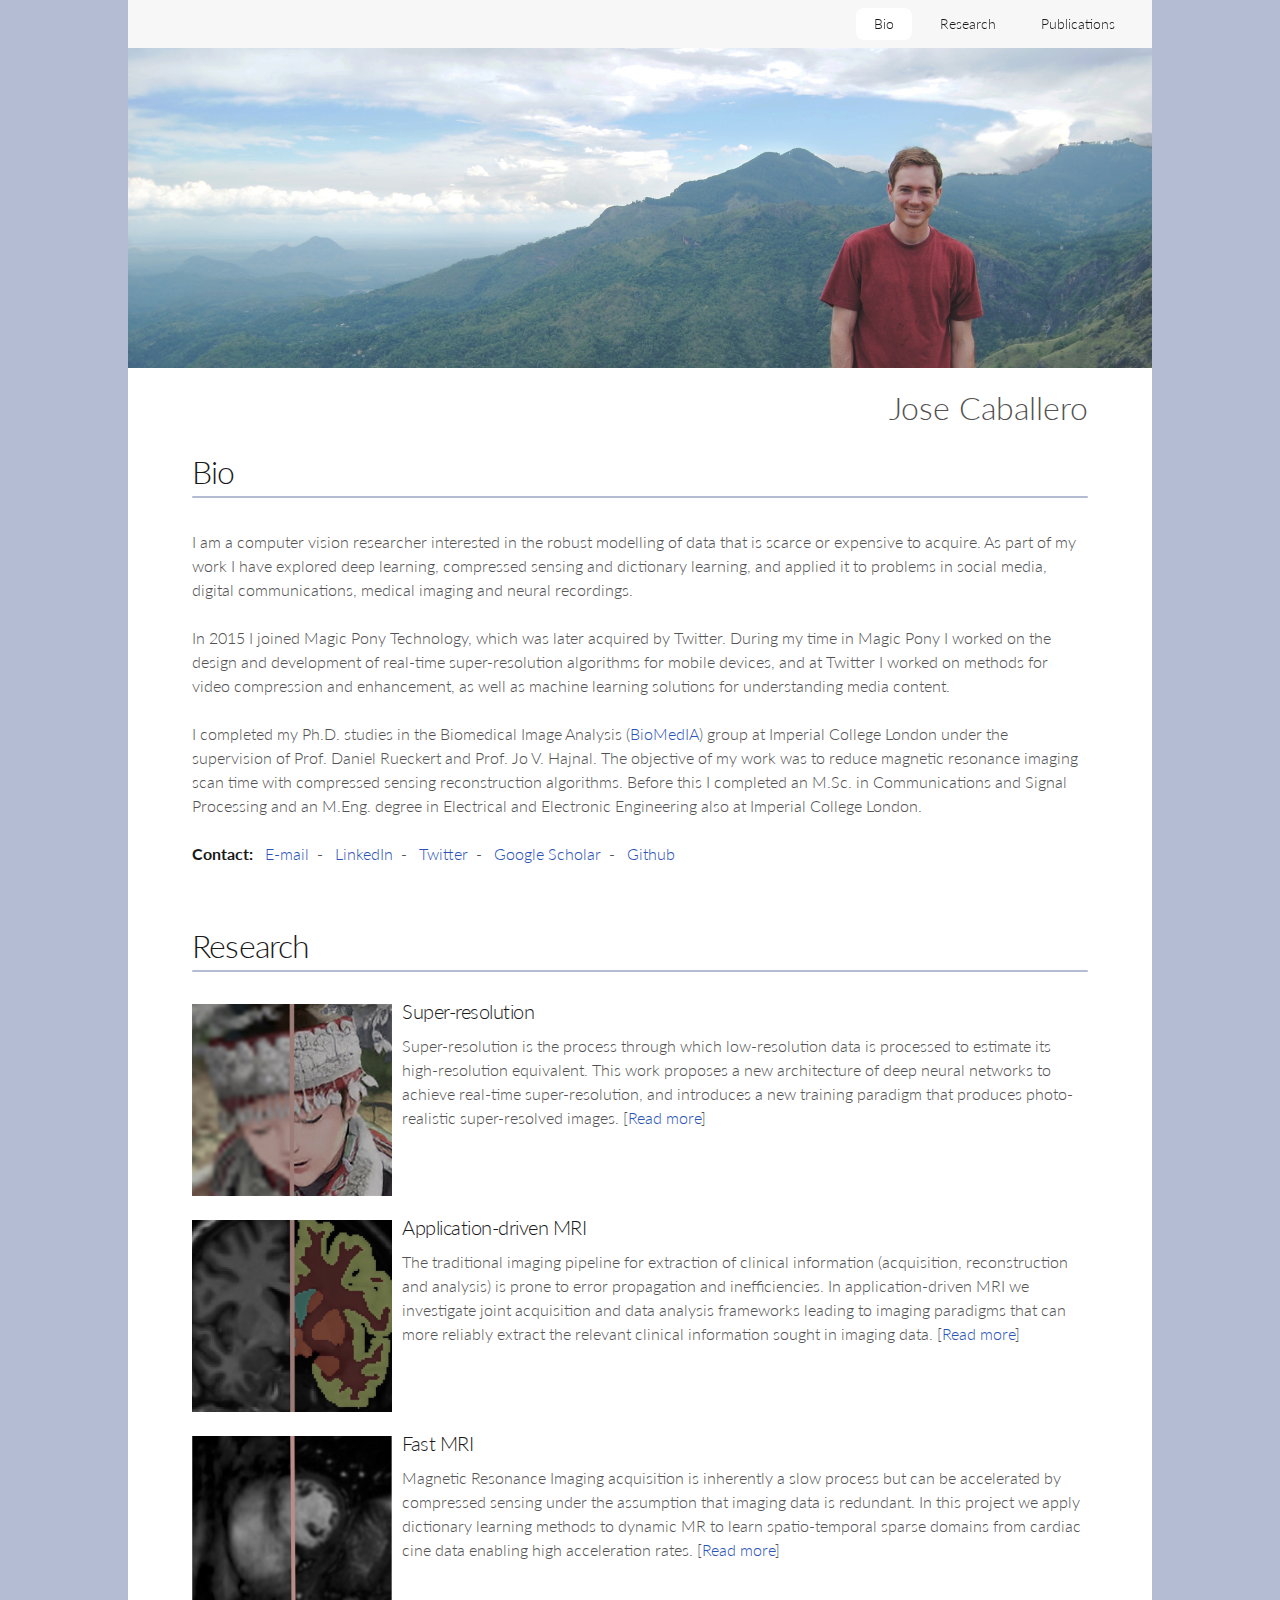
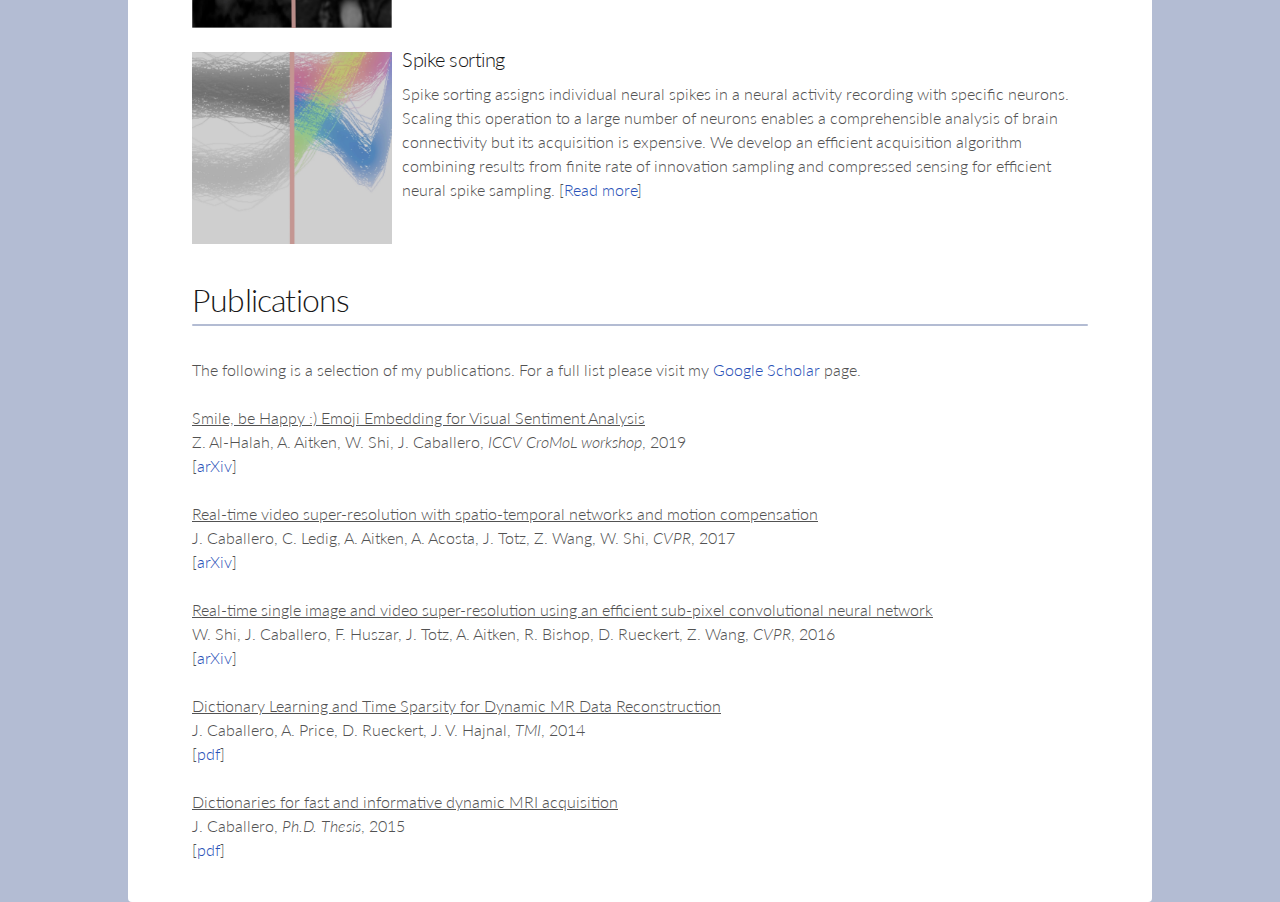
==== commit c1da539d: "updates bio" ====
--- a/index.html
+++ b/index.html
@@ -56,13 +56,11 @@
 						<h2>Bio</h2>
 					</header>
 
-					<p>I am a computer vision researcher at <a href="https://twitter.com/">Twitter</a>, where I have been working on methods for video compression and enhancement, and developing machine learning solutions to process media content.</p>
+					<p>I am a computer vision researcher interested in the robust modelling of data that is scarce or expensive to acquire. As part of my work I have explored deep learning, compressed sensing and dictionary learning, and applied it to problems in social media, digital communications, medical imaging and neural recordings.</p>
 
-					<p>My research interests are centred around modelling of data that is scarce, expensive to acquire, unreliable, or deficient in some way. This has led me to explore deep learning, compressed sensing and dictionary learning, and apply it to social media, digital communications, medical imaging and neural recordings.</p>
+					<p>In 2015 I joined Magic Pony Technology, which was later acquired by Twitter. During my time in Magic Pony I worked on the design and development of real-time super-resolution algorithms for mobile devices, and at Twitter I worked on methods for video compression and enhancement, as well as machine learning solutions for understanding media content.</p>
 
-					<p>I arrived to Twitter in 2016 with the acquisition of <a href="https://techcrunch.com/2016/06/20/twitter-is-buying-magic-pony-technology-which-uses-neural-networks-to-improve-images/">Magic Pony Technology</a>, which I joined in 2015 as one of the first employees. During my time in Magic Pony I worked on the design and development of real-time super-resolution algorithms for mobile devices.</p>
-
-					<p>In 2015 I completed my Ph.D. studies in the Biomedical Image Analysis (<a href="https://biomedia.doc.ic.ac.uk/">BioMedIA</a>) group at Imperial College London under the supervision of Prof. Daniel Rueckert and Prof. Jo V. Hajnal. The objective of my work was to reduce magnetic resonance imaging scan time with compressed sensing reconstruction algorithms. Before this I completed an M.Sc. in Communications and Signal Processing and an M.Eng. degree in Electrical and Electronic Engineering also at Imperial College London.</p>
+					<p>I completed my Ph.D. studies in the Biomedical Image Analysis (<a href="https://biomedia.doc.ic.ac.uk/">BioMedIA</a>) group at Imperial College London under the supervision of Prof. Daniel Rueckert and Prof. Jo V. Hajnal. The objective of my work was to reduce magnetic resonance imaging scan time with compressed sensing reconstruction algorithms. Before this I completed an M.Sc. in Communications and Signal Processing and an M.Eng. degree in Electrical and Electronic Engineering also at Imperial College London.</p>
 
 					<p>
 						<b>Contact:</b>&ensp;
@@ -80,7 +78,7 @@
 					<header class="major">
 						<h2>Research</h2>
 					</header>
-					
+
 			        <div class="span4">
 			        	<div class="clearfix">
 			          	<img class="img-left" src="images/sr-button.jpg"/>
@@ -125,7 +123,7 @@
 					<p><u>Smile, be Happy :) Emoji Embedding for Visual Sentiment Analysis</u>
 					</br>
 					Z. Al-Halah, A. Aitken, W. Shi, J. Caballero, <i>ICCV CroMoL workshop</i>, 2019
-					</br>	
+					</br>
 					[<a href="https://arxiv.org/abs/1907.06160">arXiv</a>]</p>
 
 					<p><u>Real-time video super-resolution with spatio-temporal networks and motion compensation</u>
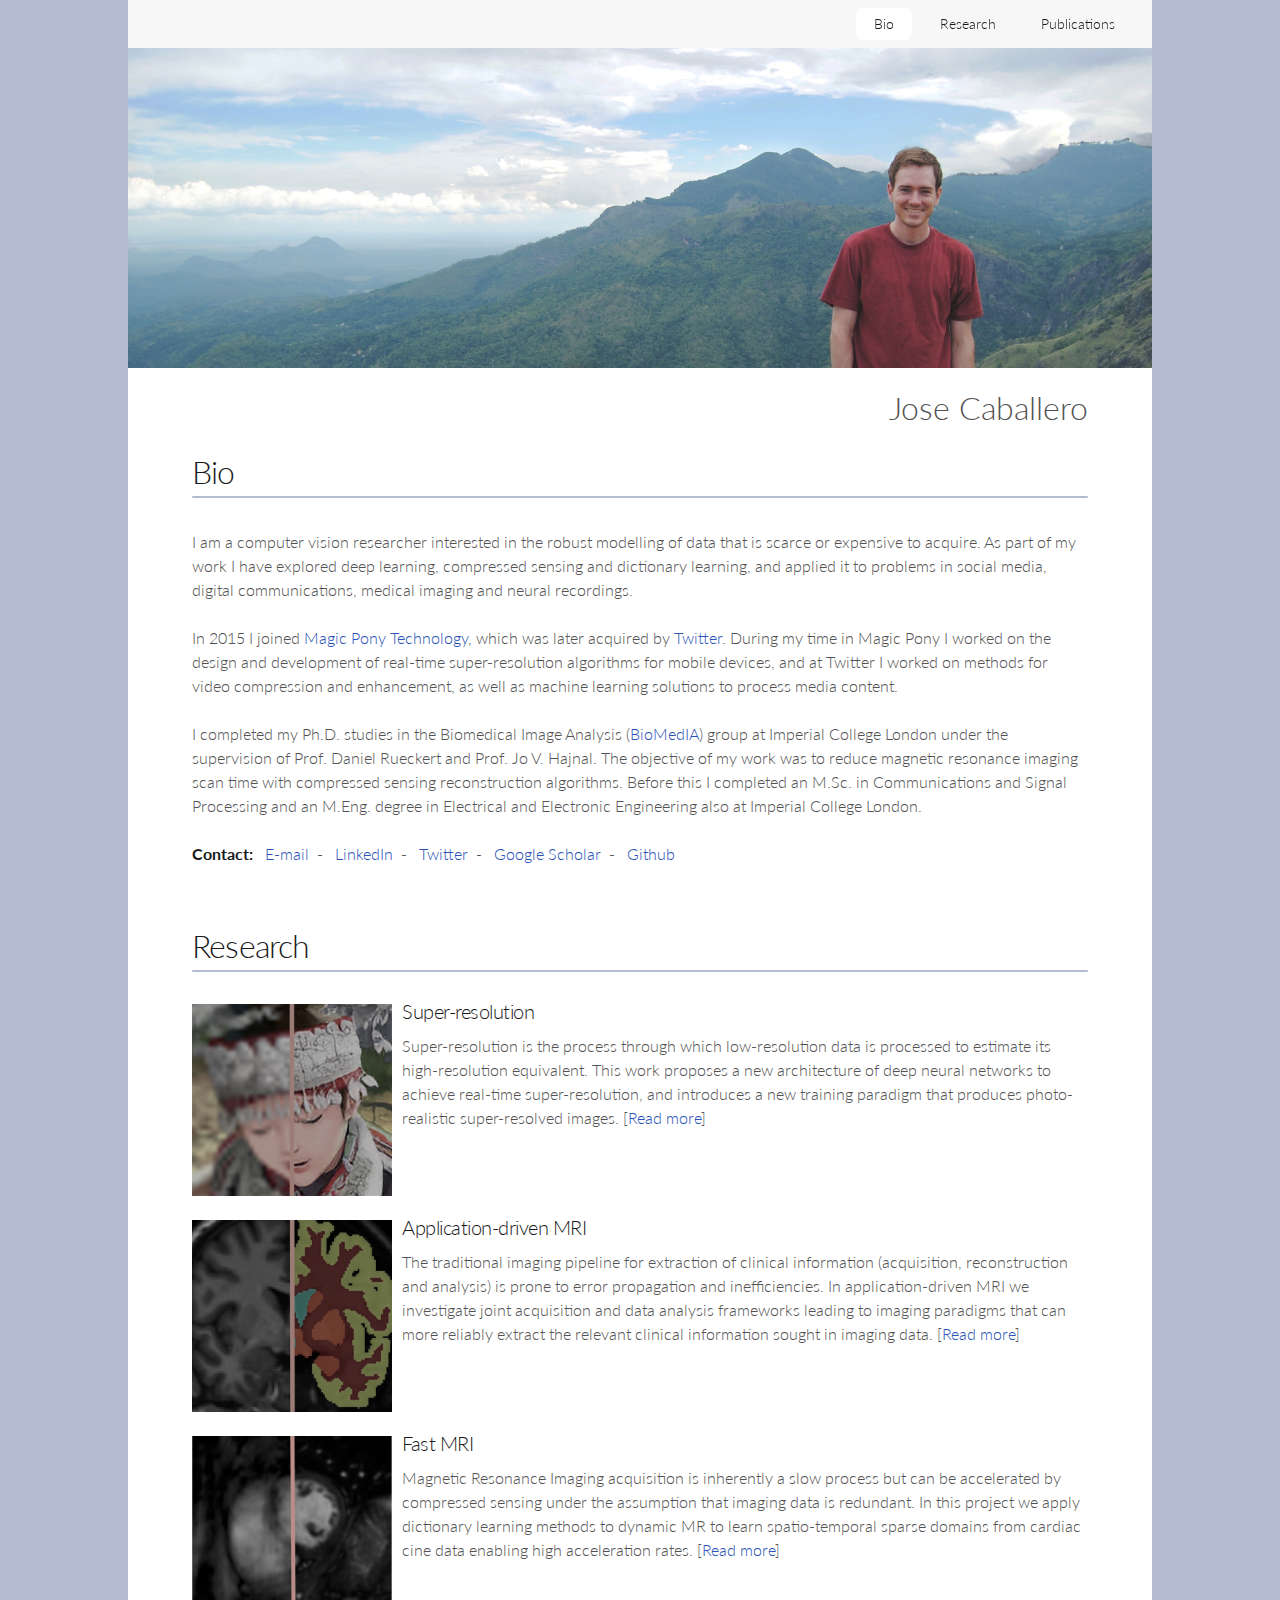
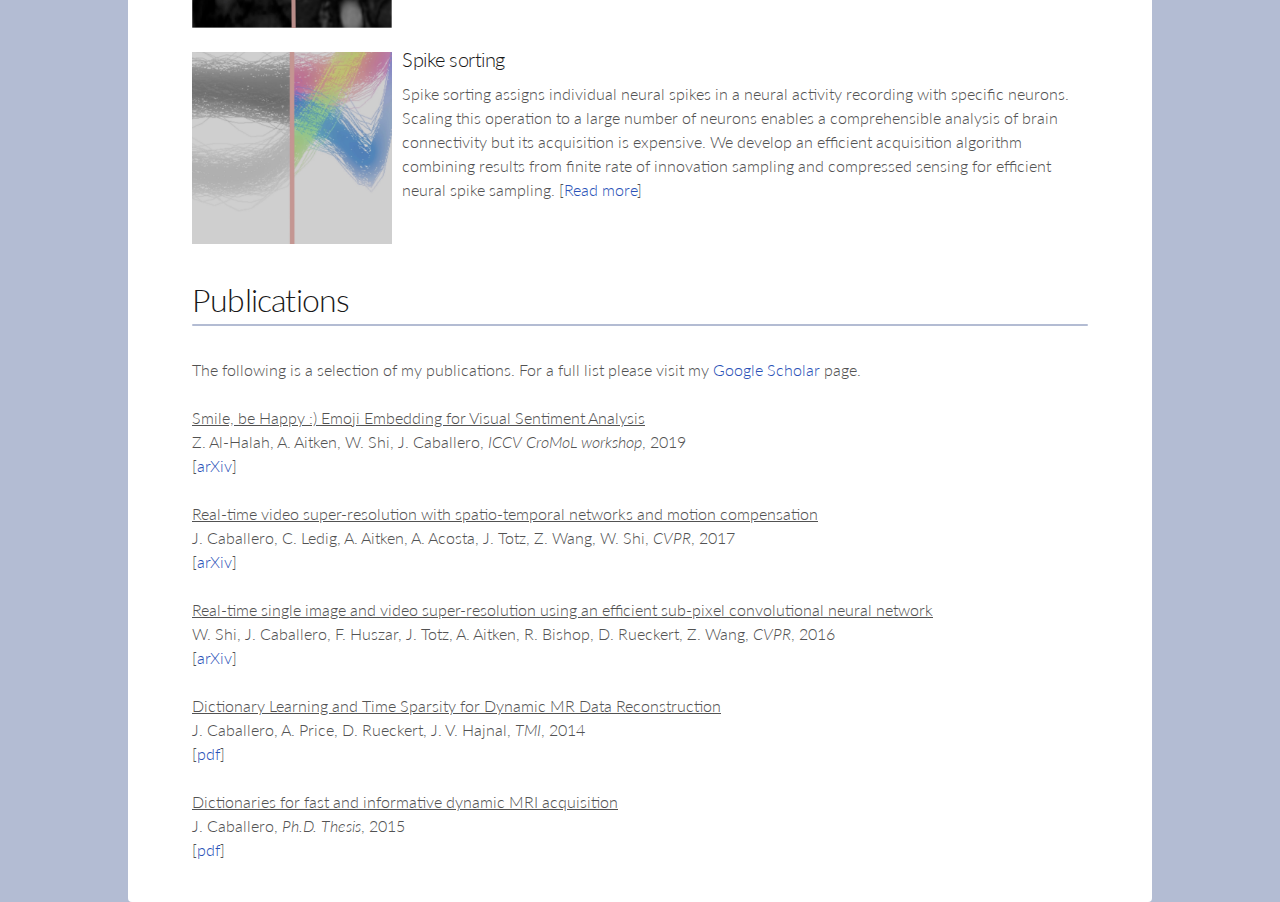
==== commit 4bc9e943: "adds hlinks" ====
--- a/index.html
+++ b/index.html
@@ -58,7 +58,8 @@
 
 					<p>I am a computer vision researcher interested in the robust modelling of data that is scarce or expensive to acquire. As part of my work I have explored deep learning, compressed sensing and dictionary learning, and applied it to problems in social media, digital communications, medical imaging and neural recordings.</p>
 
-					<p>In 2015 I joined Magic Pony Technology, which was later acquired by Twitter. During my time in Magic Pony I worked on the design and development of real-time super-resolution algorithms for mobile devices, and at Twitter I worked on methods for video compression and enhancement, as well as machine learning solutions for understanding media content.</p>
+					<p>In 2015 I joined <a href="https://techcrunch.com/2016/06/20/twitter-is-buying-magic-pony-technology-which-uses-neural-networks-to-improve-images/?guccounter=1&guce_referrer=aHR0cHM6Ly9kdWNrZHVja2dvLmNvbS8&guce_referrer_sig=AQAAALM_rnuYsyM1TZGdPweD5ppkeY7eqM3d3bG5uc7AIRrw7jbNw4fddhEA9ndAN59D_ie-jSYCbpuSf3RJVfqxAmfe2i6N7pfAx08_-KIoeURkw3o3tN0eEpGDzCr3Kf_6p23GvyOJsZyrHKcAxHIwu_TVRLpMlh3K37TmvPZjI7h5">Magic Pony Technology</a>,
+					which was later acquired by <a href="https:www.twitter.com">Twitter</a>. During my time in Magic Pony I worked on the design and development of real-time super-resolution algorithms for mobile devices, and at Twitter I worked on methods for video compression and enhancement, as well as machine learning solutions to process media content.</p>
 
 					<p>I completed my Ph.D. studies in the Biomedical Image Analysis (<a href="https://biomedia.doc.ic.ac.uk/">BioMedIA</a>) group at Imperial College London under the supervision of Prof. Daniel Rueckert and Prof. Jo V. Hajnal. The objective of my work was to reduce magnetic resonance imaging scan time with compressed sensing reconstruction algorithms. Before this I completed an M.Sc. in Communications and Signal Processing and an M.Eng. degree in Electrical and Electronic Engineering also at Imperial College London.</p>
 
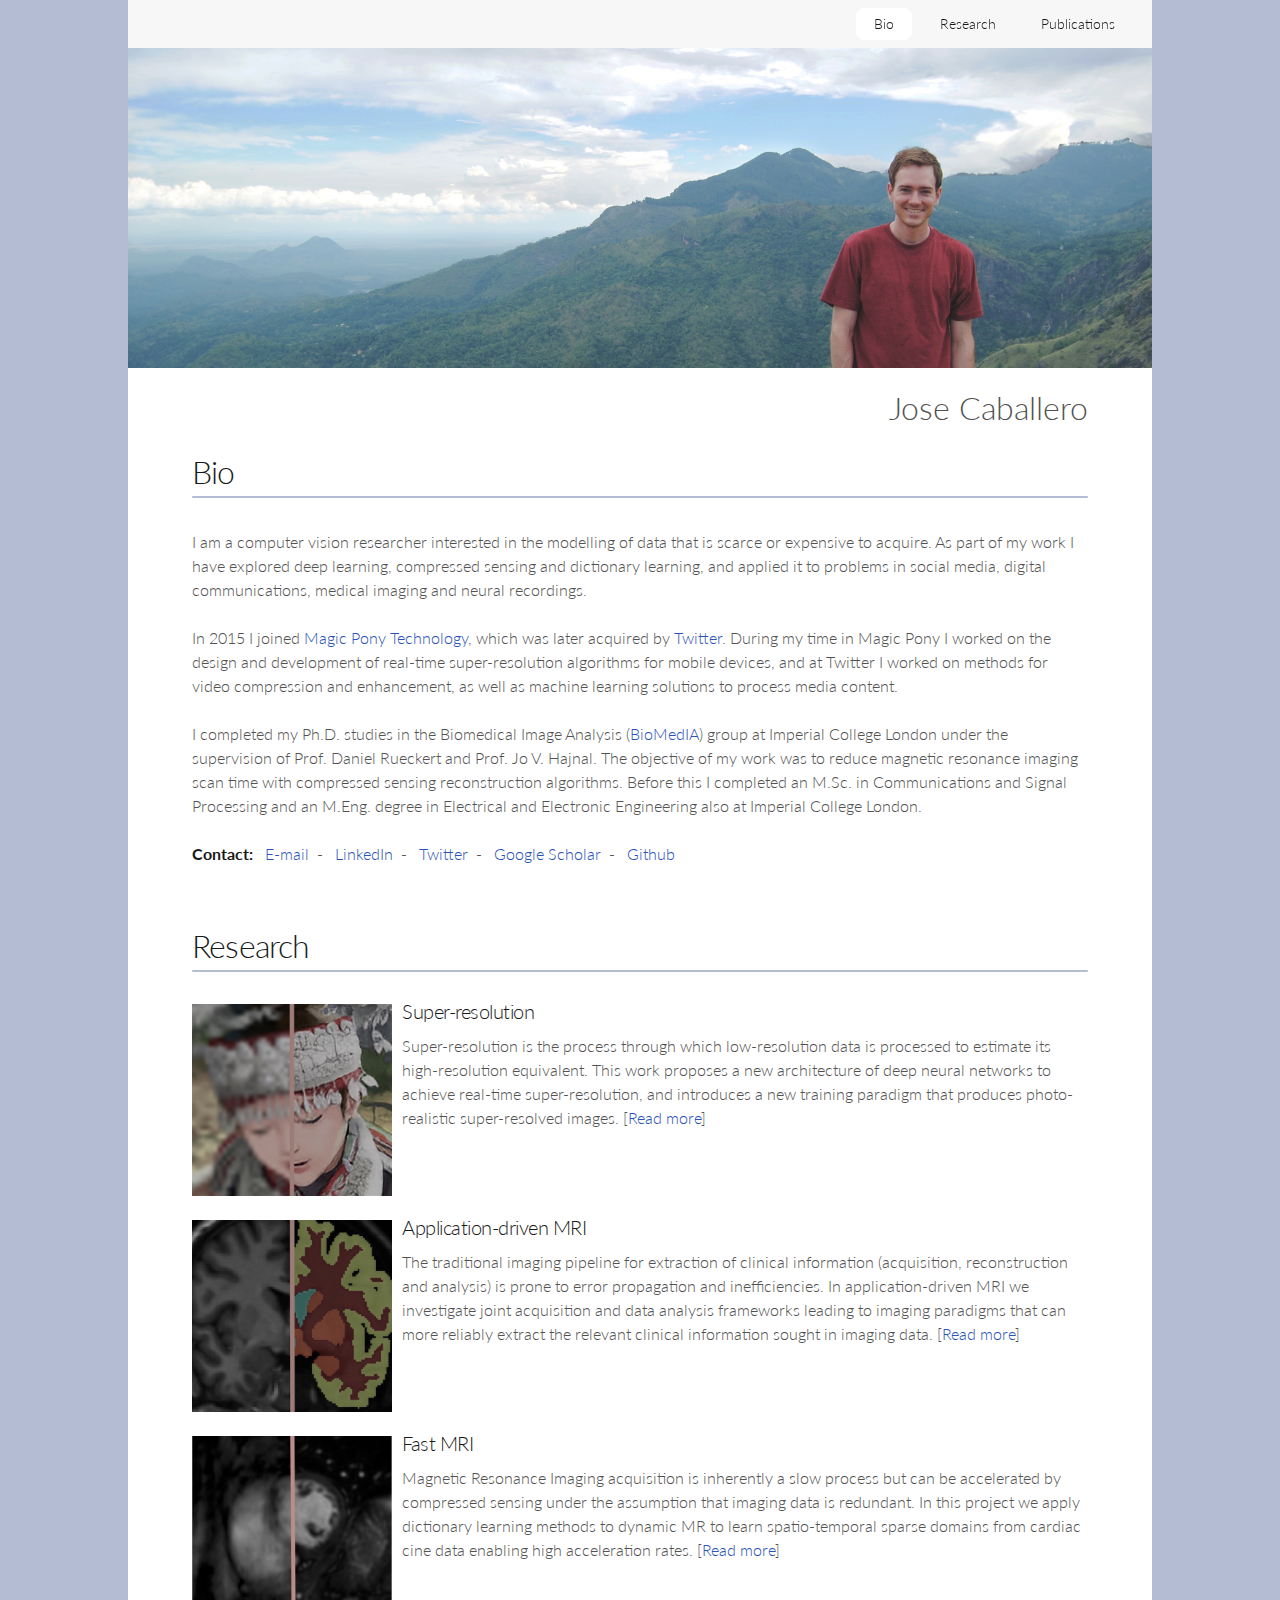
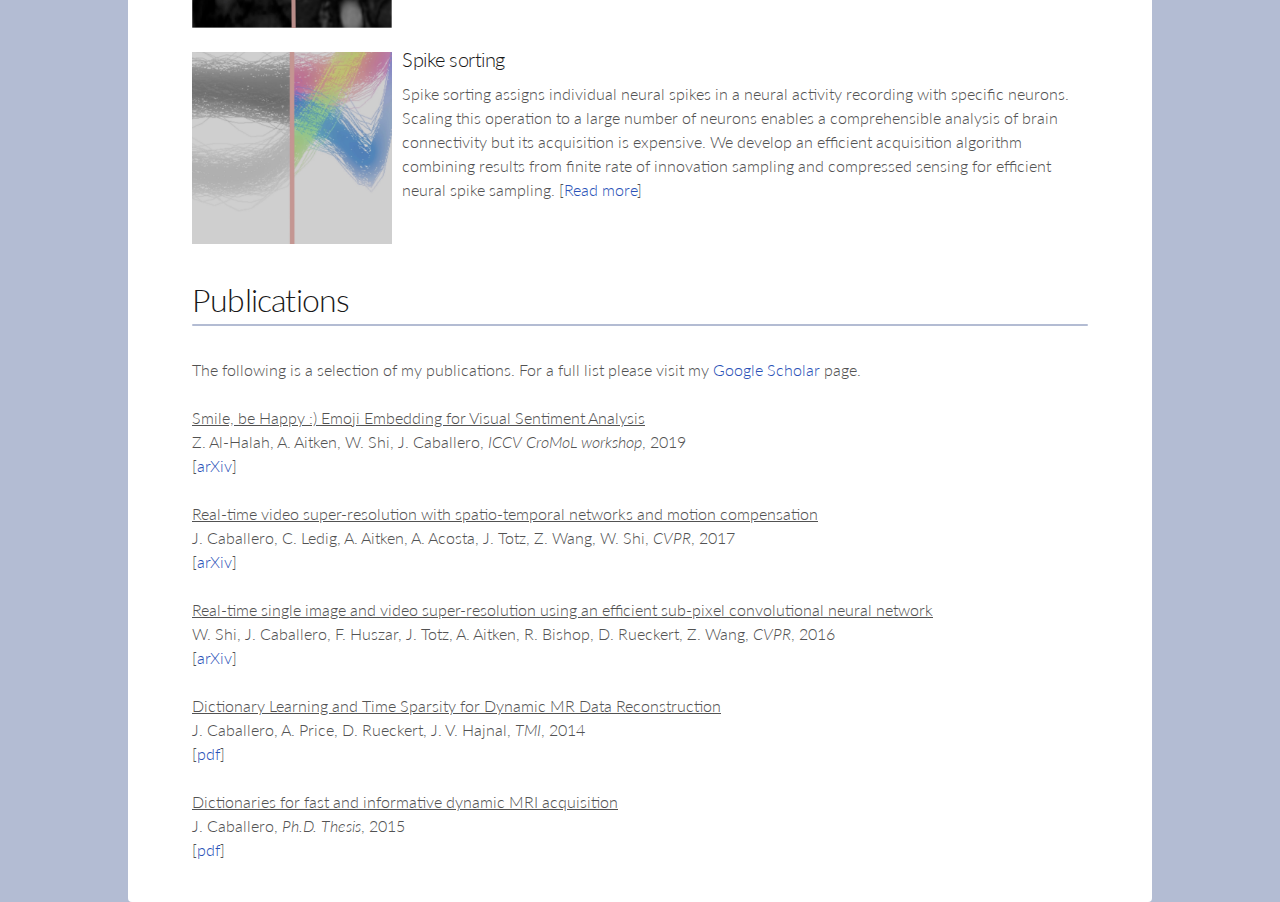
==== commit 3a14a8a3: "Update index.html" ====
--- a/index.html
+++ b/index.html
@@ -56,7 +56,7 @@
 						<h2>Bio</h2>
 					</header>
 
-					<p>I am a computer vision researcher interested in the robust modelling of data that is scarce or expensive to acquire. As part of my work I have explored deep learning, compressed sensing and dictionary learning, and applied it to problems in social media, digital communications, medical imaging and neural recordings.</p>
+					<p>I am a computer vision researcher interested in the modelling of data that is scarce or expensive to acquire. As part of my work I have explored deep learning, compressed sensing and dictionary learning, and applied it to problems in social media, digital communications, medical imaging and neural recordings.</p>
 
 					<p>In 2015 I joined <a href="https://techcrunch.com/2016/06/20/twitter-is-buying-magic-pony-technology-which-uses-neural-networks-to-improve-images/?guccounter=1&guce_referrer=aHR0cHM6Ly9kdWNrZHVja2dvLmNvbS8&guce_referrer_sig=AQAAALM_rnuYsyM1TZGdPweD5ppkeY7eqM3d3bG5uc7AIRrw7jbNw4fddhEA9ndAN59D_ie-jSYCbpuSf3RJVfqxAmfe2i6N7pfAx08_-KIoeURkw3o3tN0eEpGDzCr3Kf_6p23GvyOJsZyrHKcAxHIwu_TVRLpMlh3K37TmvPZjI7h5">Magic Pony Technology</a>,
 					which was later acquired by <a href="https:www.twitter.com">Twitter</a>. During my time in Magic Pony I worked on the design and development of real-time super-resolution algorithms for mobile devices, and at Twitter I worked on methods for video compression and enhancement, as well as machine learning solutions to process media content.</p>
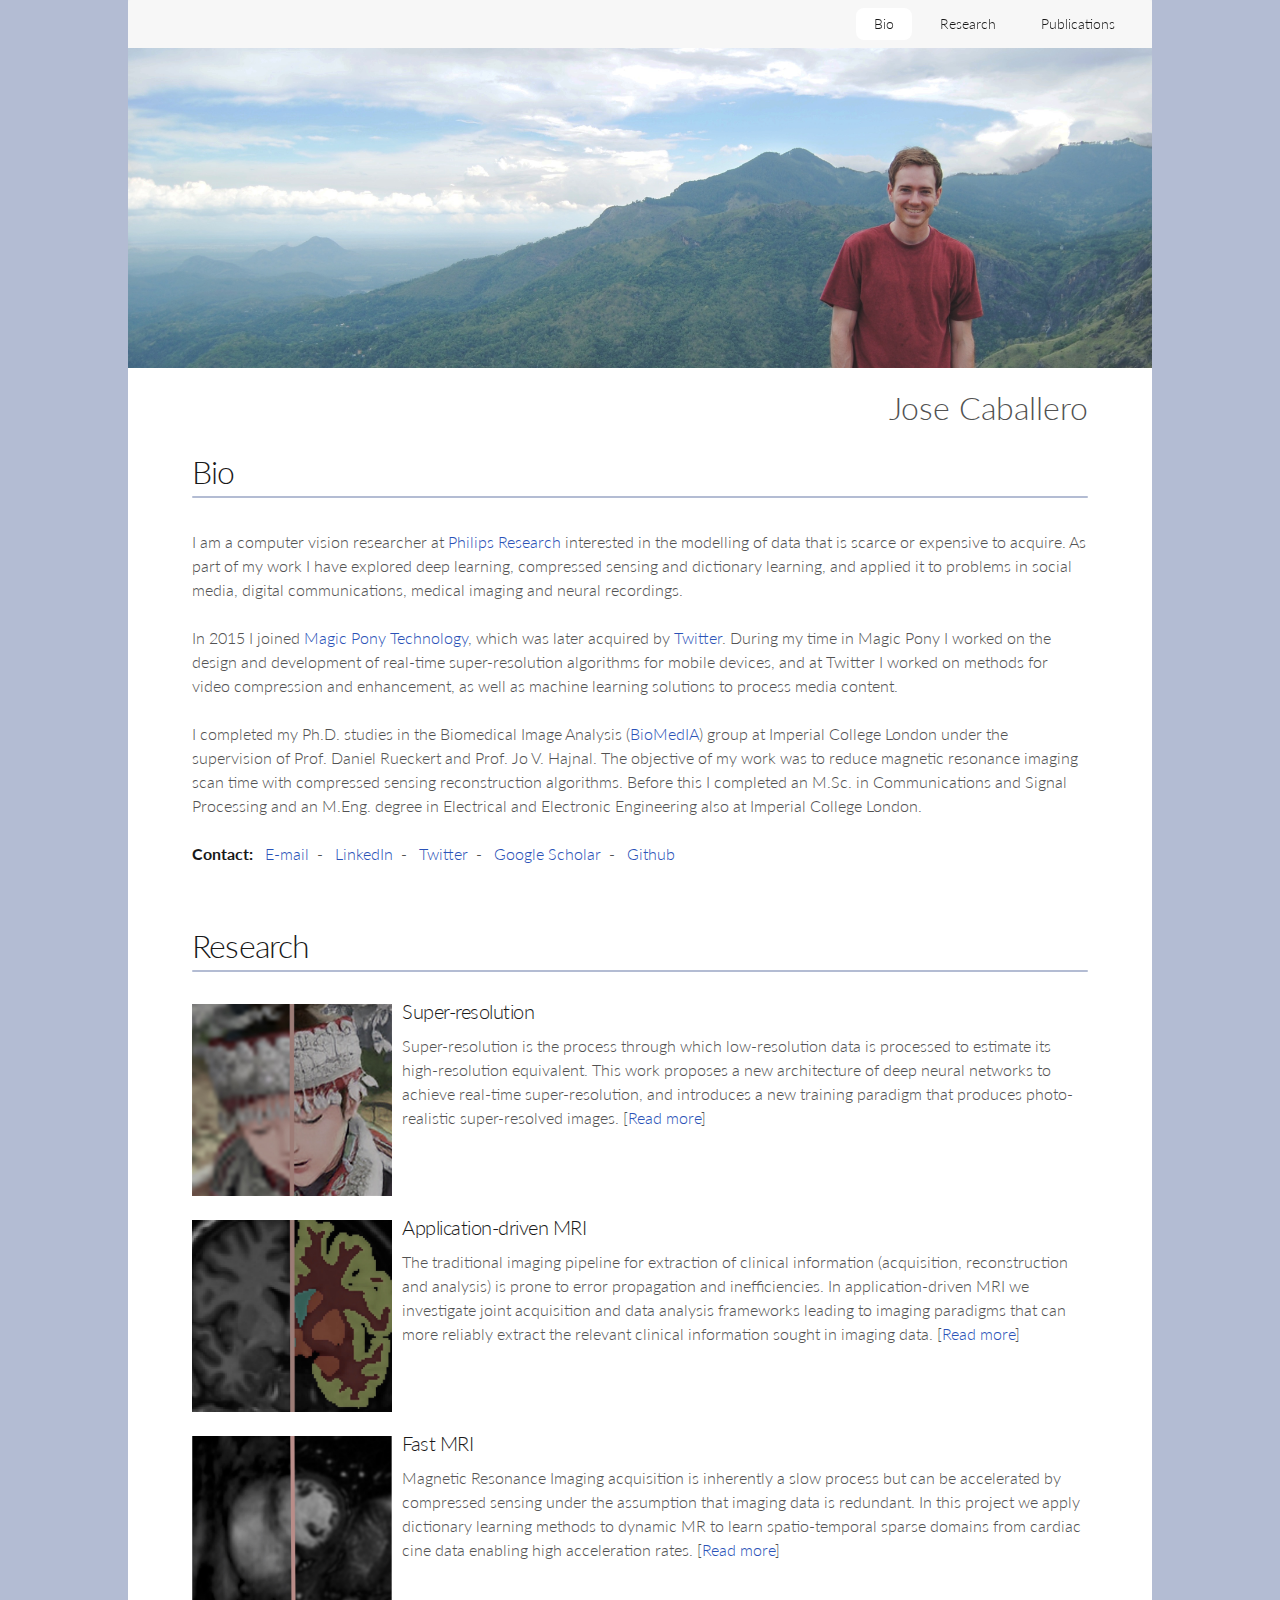
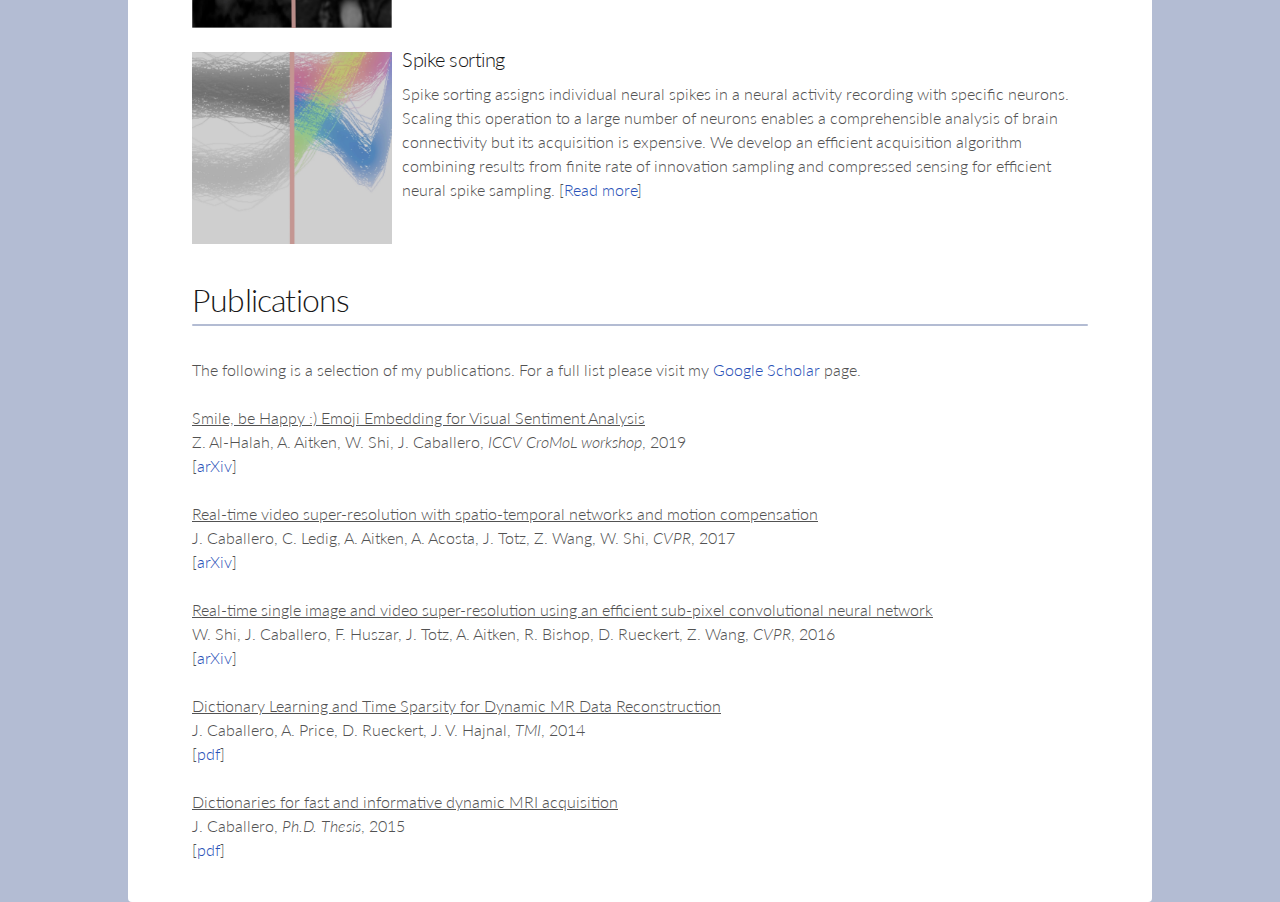
==== commit 86d61c5b: "Update index.html" ====
--- a/index.html
+++ b/index.html
@@ -56,7 +56,7 @@
 						<h2>Bio</h2>
 					</header>
 
-					<p>I am a computer vision researcher interested in the modelling of data that is scarce or expensive to acquire. As part of my work I have explored deep learning, compressed sensing and dictionary learning, and applied it to problems in social media, digital communications, medical imaging and neural recordings.</p>
+					<p>I am a computer vision researcher at <a href="https://www.philips.com/a-w/research/home">Philips Research</a> interested in the modelling of data that is scarce or expensive to acquire. As part of my work I have explored deep learning, compressed sensing and dictionary learning, and applied it to problems in social media, digital communications, medical imaging and neural recordings.</p>
 
 					<p>In 2015 I joined <a href="https://techcrunch.com/2016/06/20/twitter-is-buying-magic-pony-technology-which-uses-neural-networks-to-improve-images/?guccounter=1&guce_referrer=aHR0cHM6Ly9kdWNrZHVja2dvLmNvbS8&guce_referrer_sig=AQAAALM_rnuYsyM1TZGdPweD5ppkeY7eqM3d3bG5uc7AIRrw7jbNw4fddhEA9ndAN59D_ie-jSYCbpuSf3RJVfqxAmfe2i6N7pfAx08_-KIoeURkw3o3tN0eEpGDzCr3Kf_6p23GvyOJsZyrHKcAxHIwu_TVRLpMlh3K37TmvPZjI7h5">Magic Pony Technology</a>,
 					which was later acquired by <a href="https:www.twitter.com">Twitter</a>. During my time in Magic Pony I worked on the design and development of real-time super-resolution algorithms for mobile devices, and at Twitter I worked on methods for video compression and enhancement, as well as machine learning solutions to process media content.</p>
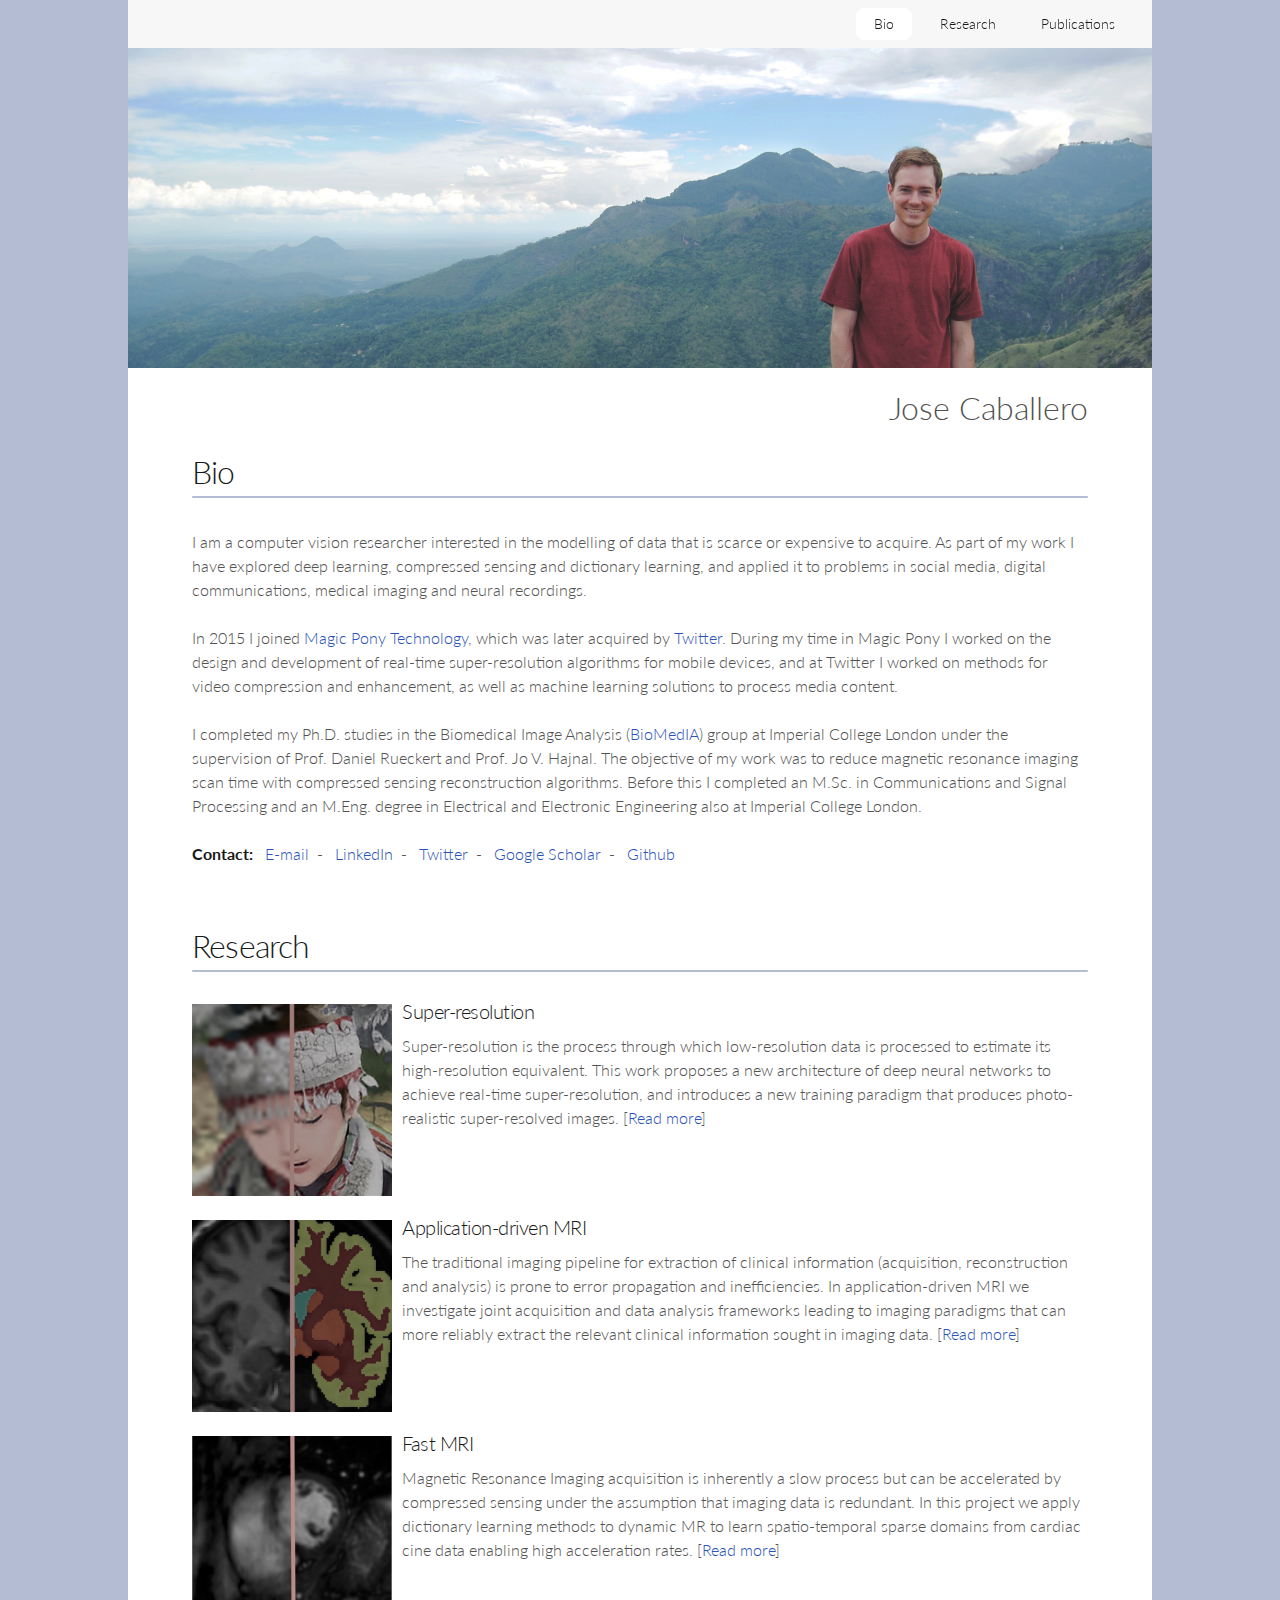
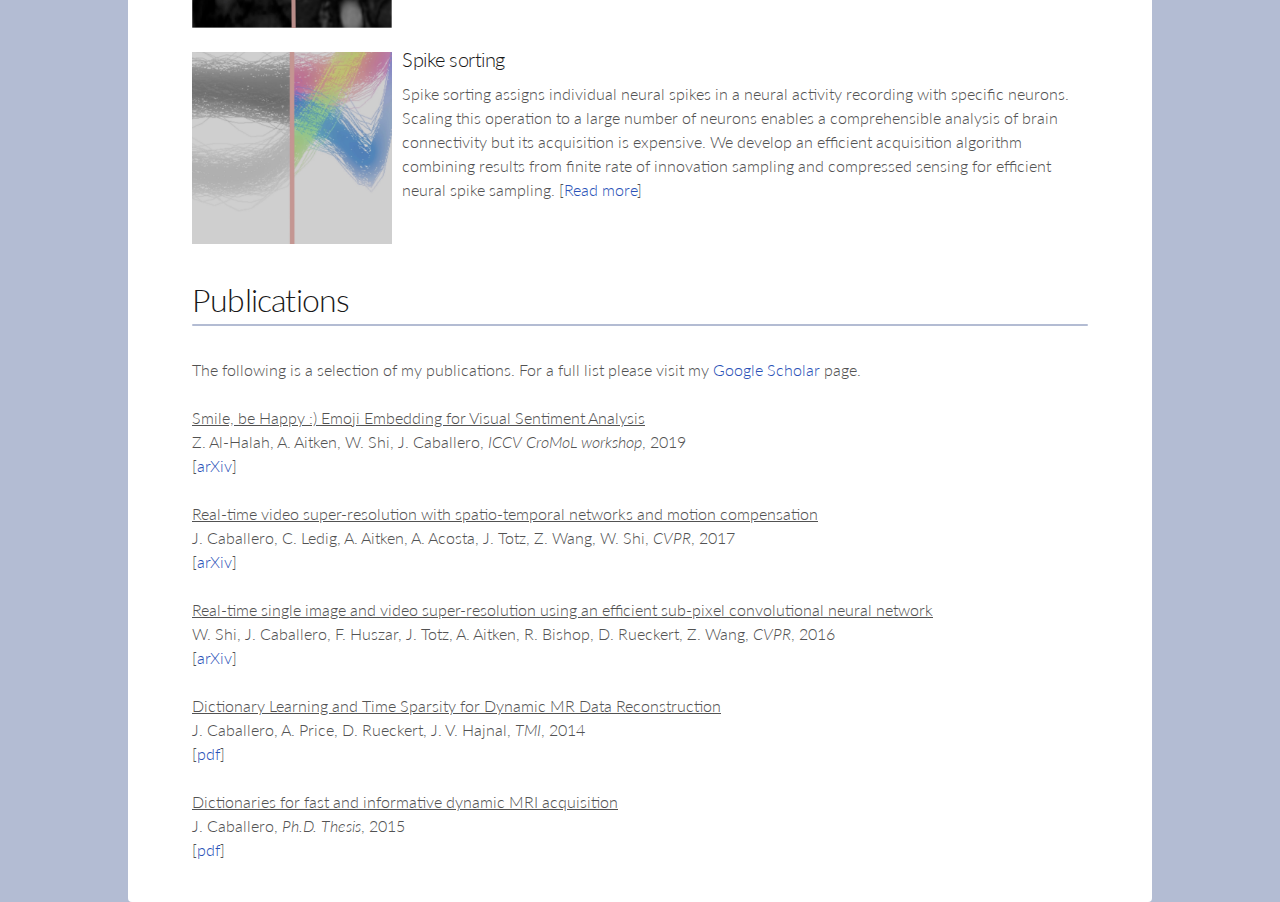
==== commit 16c72cbc: "Update index.html" ====
--- a/index.html
+++ b/index.html
@@ -56,7 +56,7 @@
 						<h2>Bio</h2>
 					</header>
 
-					<p>I am a computer vision researcher at <a href="https://www.philips.com/a-w/research/home">Philips Research</a> interested in the modelling of data that is scarce or expensive to acquire. As part of my work I have explored deep learning, compressed sensing and dictionary learning, and applied it to problems in social media, digital communications, medical imaging and neural recordings.</p>
+					<p>I am a computer vision researcher interested in the modelling of data that is scarce or expensive to acquire. As part of my work I have explored deep learning, compressed sensing and dictionary learning, and applied it to problems in social media, digital communications, medical imaging and neural recordings.</p>
 
 					<p>In 2015 I joined <a href="https://techcrunch.com/2016/06/20/twitter-is-buying-magic-pony-technology-which-uses-neural-networks-to-improve-images/?guccounter=1&guce_referrer=aHR0cHM6Ly9kdWNrZHVja2dvLmNvbS8&guce_referrer_sig=AQAAALM_rnuYsyM1TZGdPweD5ppkeY7eqM3d3bG5uc7AIRrw7jbNw4fddhEA9ndAN59D_ie-jSYCbpuSf3RJVfqxAmfe2i6N7pfAx08_-KIoeURkw3o3tN0eEpGDzCr3Kf_6p23GvyOJsZyrHKcAxHIwu_TVRLpMlh3K37TmvPZjI7h5">Magic Pony Technology</a>,
 					which was later acquired by <a href="https:www.twitter.com">Twitter</a>. During my time in Magic Pony I worked on the design and development of real-time super-resolution algorithms for mobile devices, and at Twitter I worked on methods for video compression and enhancement, as well as machine learning solutions to process media content.</p>
